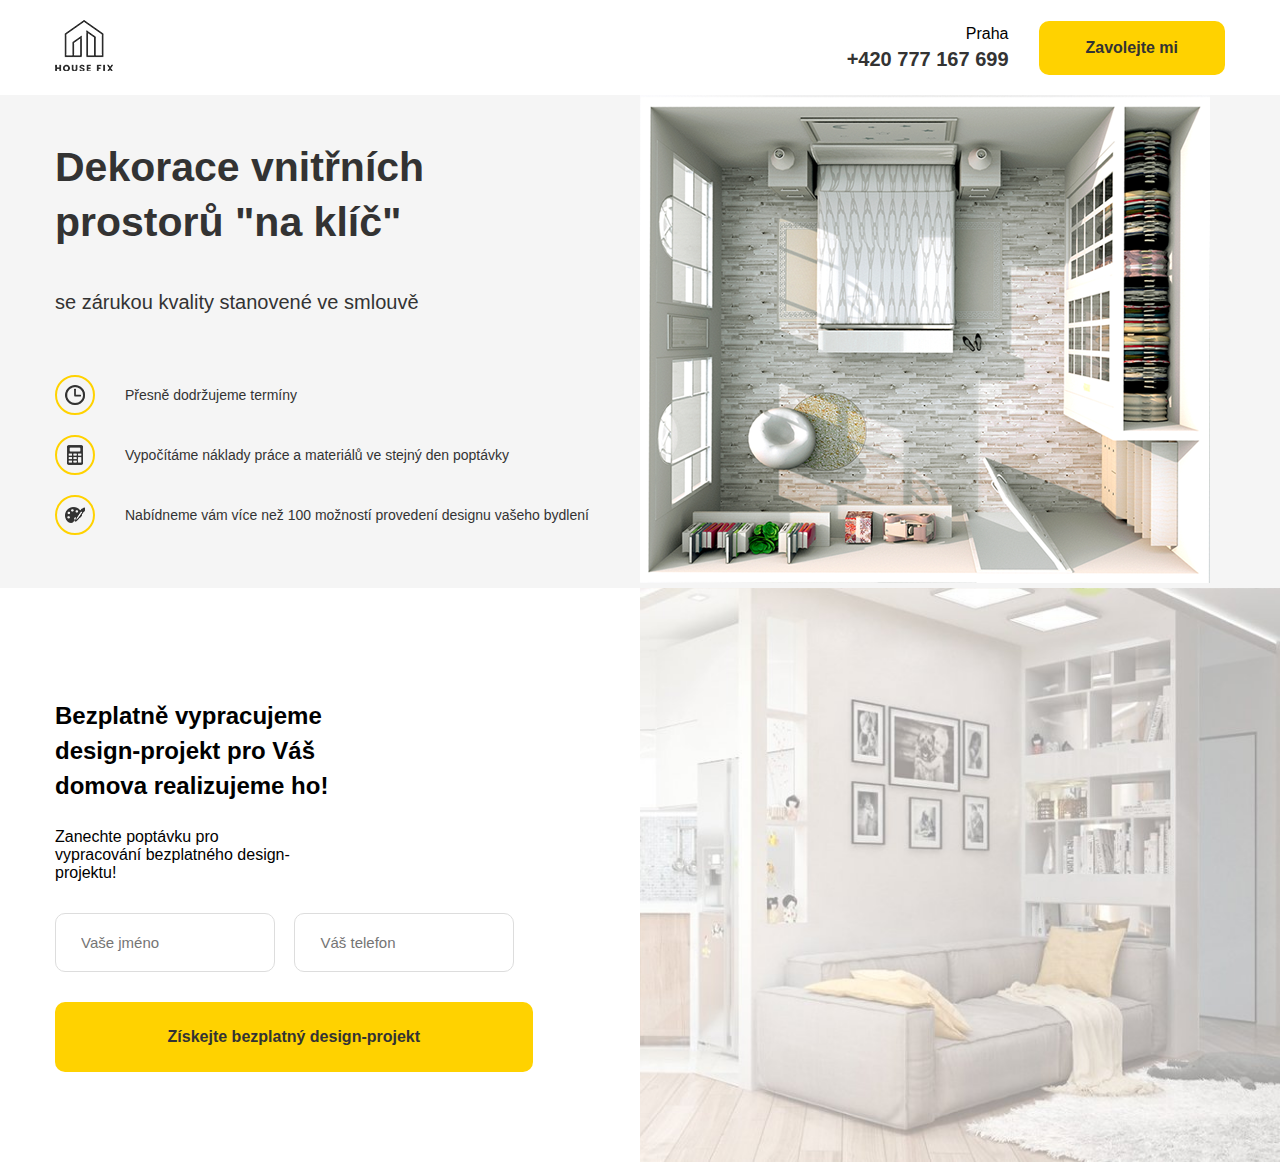
==== src/index.html @ a7c1a4a3 "kodovani sekce s nabitkou, mobolni verze" ====
<!DOCTYPE html>
<html lang="cz">
<head>
    <meta charset="UTF-8">
    <meta http-equiv="X-UA-Compatible" content="IE=edge">
    <meta name="viewport" content="width=device-width, initial-scale=1.0">
    <title>House fix</title>
    <link rel="stylesheet" href="/src/css/normalize.css">
    <link rel="stylesheet" href="/src/css/style.css">
</head>
<body>
  <header class="header">
    <div class="container">
        <div class="header-block">
            <div class="header__logo">
                <img src="/src/img/logo.png" alt="Logo">
            </div>
            <div class="header__info">
                <div class="header__contacts">
                <span class="heder__address">Praha</span>
                <a href="tel:+420777167699" class="header__phone">+420 777 167 699</a>
                </div>
                <button class="button header__button">Zavolejte mi</button>
            </div>
        </div>
    </div>
  </header>

  <main>
    <section class="main">
        <div class="container">
            <div class="main-block">
                <div class="main-text">
                 <h1 class="main-text__title">Dekorace vnitřních
                    prostorů "na klíč"</h1>  
                    <span class="main-text__subtitle">se zárukou kvality stanovené ve smlouvě</span> 
                    <ul class="main-list">
                        <li class="main-list__item">
                            <div class="main-list__image">
                                <img src="/src/img/clock.png" alt="hodinky">
                            </div>
                            <span class="main-list__text">Přesně dodržujeme termíny</span>
                        </li>
                        <li class="main-list__item">
                            <div class="main-list__image">
                                <img src="/src/img/calculator.png" alt="kalkilacka">
                            </div>
                            <span class="main-list__text">Vypočítáme náklady práce 
                                a materiálů ve stejný den poptávky</span>
                        </li>
                        <li class="main-list__item">
                            <div class="main-list__image">
                                <img src="/src/img/paint.png" alt="obrazek">
                            </div>
                            <span class="main-list__text">Nabídneme vám více než 100 možností
                                provedení designu vašeho bydlení</span>
                        </li>
                        
                    </ul>

                </div>
                <div class="main-image">
                    <img src="/src/img/main-image.png" alt="rozpolozeni bytu">
                </div>
            </div>
        </div>
    </section>

    <section class="offer">
        <div class="container">
            <div class="offer-block">
                <h2 class="offer-title">Bezplatně vypracujeme design-projekt pro Váš domova realizujeme ho!</h2>
            <span class="offer-subtitle">Zanechte poptávku pro vypracování bezplatného design-projektu!</span>
            <form action="" class="form offer__form">
                <input type="text" class="input offer__input" placeholder="Vaše jméno">
                <input type="tel" class="input offer__input" placeholder="Váš telefon">
                
                
                <button class="button offer__button">Získejte bezplatný design-projekt</button>
        
            </form>
            </div>

        </div>
    </section>

  </main>
</body>
</html>
---- src/css/style.css ----
@charset "UTF-8";
@font-face {
  font-family: 'Museo Sans Light';
  src: url("../fonts/MuseoSansCyrl-300Italic.eot");
  src: url("../fonts/MuseoSansCyrl-300.eot?#iefix") format("embedded-opentype"), url("../fonts/MuseoSansCyrl-300.woff") format("woff"), url("../fonts/MuseoSansCyrl-300.ttf") format("truetype");
  font-weight: normal;
  font-style: normal;
}

@font-face {
  font-family: 'Museo Sans Bold Italic';
  src: url("../fonts/MuseoSansCyrl-700Italic.eot");
  src: url("../fonts/MuseoSansCyrl-700Italic.eot?#iefix") format("embedded-opentype"), url("../fonts/MuseoSansCyrl-700Italic.woff") format("woff"), url("../fonts/MuseoSansCyrl-700Italic.ttf") format("truetype");
  font-weight: normal;
  font-style: normal;
}

/* line 4, ../../../../../../Tetiana Kotolup/OneDrive/Рабочий стол/house fix/src/sass/style.sass */
* {
  box-sizing: border-box;
}

/* line 7, ../../../../../../Tetiana Kotolup/OneDrive/Рабочий стол/house fix/src/sass/style.sass */
body {
  font-family: 'Museo Sans Light', sans-serif;
  font-weight: 300;
}

/* line 10, ../../../../../../Tetiana Kotolup/OneDrive/Рабочий стол/house fix/src/sass/style.sass */
img {
  max-width: 100%;
}

/* line 13, ../../../../../../Tetiana Kotolup/OneDrive/Рабочий стол/house fix/src/sass/style.sass */
.container {
  max-width: 1170px;
  width: 96%;
  margin: auto;
}

@media (max-width: 640px) {
  /* line 13, ../../../../../../Tetiana Kotolup/OneDrive/Рабочий стол/house fix/src/sass/style.sass */
  .container {
    width: 90%;
  }
}

/* line 20, ../../../../../../Tetiana Kotolup/OneDrive/Рабочий стол/house fix/src/sass/style.sass */
.button {
  background-color: #ffd200;
  color: #333;
  border: none;
  font-family: 'Museo Sans Bold Italic', sans-serif;
  font-weight: 700;
  cursor: pointer;
  padding: 18px 47px;
  border-radius: 10px;
}

/* line 28, ../../../../../../Tetiana Kotolup/OneDrive/Рабочий стол/house fix/src/sass/style.sass */
.button:hover {
  background-color: #ffdb33;
}

/* line 31, ../../../../../../Tetiana Kotolup/OneDrive/Рабочий стол/house fix/src/sass/style.sass */
.input {
  border: 1px solid #dddddd;
  border-radius: 10px;
  padding: 20px 25px;
  font-size: 15px;
}

/* line 37, ../../../../../../Tetiana Kotolup/OneDrive/Рабочий стол/house fix/src/sass/style.sass */
.header {
  padding: 20px 0;
}

/* line 39, ../../../../../../Tetiana Kotolup/OneDrive/Рабочий стол/house fix/src/sass/style.sass */
.header-block {
  display: flex;
  justify-content: space-between;
  align-items: center;
}

/* line 43, ../../../../../../Tetiana Kotolup/OneDrive/Рабочий стол/house fix/src/sass/style.sass */
.header__info {
  display: flex;
  text-align: right;
}

/* line 46, ../../../../../../Tetiana Kotolup/OneDrive/Рабочий стол/house fix/src/sass/style.sass */
.header__contacts {
  display: flex;
  flex-direction: column;
  justify-content: center;
}

@media (max-width: 640px) {
  /* line 46, ../../../../../../Tetiana Kotolup/OneDrive/Рабочий стол/house fix/src/sass/style.sass */
  .header__contacts {
    display: none;
  }
}

/* line 53, ../../../../../../Tetiana Kotolup/OneDrive/Рабочий стол/house fix/src/sass/style.sass */
.header__address {
  color: #333;
  font-size: 13px;
  font-weight: 400;
}

/* line 57, ../../../../../../Tetiana Kotolup/OneDrive/Рабочий стол/house fix/src/sass/style.sass */
.header__phone {
  color: #333;
  font-size: 20px;
  font-weight: 400;
  text-decoration: none;
  display: block;
  margin-top: 5px;
  font-family: 'Museo Sans Bold Italic', sans-serif;
  font-weight: 700;
}

/* line 65, ../../../../../../Tetiana Kotolup/OneDrive/Рабочий стол/house fix/src/sass/style.sass */
.header__button {
  padding: 18px 47px;
  border-radius: 10px;
  margin-left: 30px;
  font-size: 13 px;
}

/* line 71, ../../../../../../Tetiana Kotolup/OneDrive/Рабочий стол/house fix/src/sass/style.sass */
.main {
  background-color: #f5f5f5;
}

/* line 73, ../../../../../../Tetiana Kotolup/OneDrive/Рабочий стол/house fix/src/sass/style.sass */
.main-block {
  display: flex;
  padding: 40px 0 15 px 0;
}

@media (max-width: 1200px) {
  /* line 73, ../../../../../../Tetiana Kotolup/OneDrive/Рабочий стол/house fix/src/sass/style.sass */
  .main-block {
    flex-direction: column;
  }
}

/* line 78, ../../../../../../Tetiana Kotolup/OneDrive/Рабочий стол/house fix/src/sass/style.sass */
.main-text {
  flex-basis: 50%;
}

@media (max-width: 1200px) {
  /* line 78, ../../../../../../Tetiana Kotolup/OneDrive/Рабочий стол/house fix/src/sass/style.sass */
  .main-text {
    margin-bottom: 30px;
  }
}

/* line 82, ../../../../../../Tetiana Kotolup/OneDrive/Рабочий стол/house fix/src/sass/style.sass */
.main-text__title {
  font-size: 41px;
  color: #333;
  padding-right: 200px;
  line-height: 55px;
  font-family: 'Museo Sans Bold Italic', sans-serif;
  font-weight: 700;
  margin: 45px 0 20px 0;
}

@media (max-width: 1200px) {
  /* line 82, ../../../../../../Tetiana Kotolup/OneDrive/Рабочий стол/house fix/src/sass/style.sass */
  .main-text__title {
    padding-right: 10px;
  }
}

@media (max-width: 640px) {
  /* line 82, ../../../../../../Tetiana Kotolup/OneDrive/Рабочий стол/house fix/src/sass/style.sass */
  .main-text__title {
    font-size: 30px;
    line-height: 1.4;
  }
}

/* line 94, ../../../../../../Tetiana Kotolup/OneDrive/Рабочий стол/house fix/src/sass/style.sass */
.main-text__subtitle {
  font-size: 20px;
  line-height: 65px;
  color: #333;
}

@media (max-width: 640px) {
  /* line 94, ../../../../../../Tetiana Kotolup/OneDrive/Рабочий стол/house fix/src/sass/style.sass */
  .main-text__subtitle {
    font-size: 16px;
    line-height: 1.4;
  }
}

/* line 101, ../../../../../../Tetiana Kotolup/OneDrive/Рабочий стол/house fix/src/sass/style.sass */
.main-image {
  margin-right: -55px;
}

@media (max-width: 1200px) {
  /* line 101, ../../../../../../Tetiana Kotolup/OneDrive/Рабочий стол/house fix/src/sass/style.sass */
  .main-image {
    width: 100%;
  }
}

/* line 105, ../../../../../../Tetiana Kotolup/OneDrive/Рабочий стол/house fix/src/sass/style.sass */
.main-list {
  margin: 40px 0 0;
  padding: 0 0 0 0;
}

@media (max-width: 640px) {
  /* line 105, ../../../../../../Tetiana Kotolup/OneDrive/Рабочий стол/house fix/src/sass/style.sass */
  .main-list {
    margin: 30px 0 0;
  }
}

/* line 110, ../../../../../../Tetiana Kotolup/OneDrive/Рабочий стол/house fix/src/sass/style.sass */
.main-list__item {
  display: flex;
  align-items: center;
  margin-bottom: 20px;
}

/* line 114, ../../../../../../Tetiana Kotolup/OneDrive/Рабочий стол/house fix/src/sass/style.sass */
.main-list__item:last-child {
  margin-bottom: 0;
}

@media (max-width: 640px) {
  /* line 110, ../../../../../../Tetiana Kotolup/OneDrive/Рабочий стол/house fix/src/sass/style.sass */
  .main-list__item {
    margin-bottom: 15px;
  }
}

/* line 118, ../../../../../../Tetiana Kotolup/OneDrive/Рабочий стол/house fix/src/sass/style.sass */
.main-list__image {
  width: 40px;
  height: 40px;
  border: 2px solid #ffd200;
  border-radius: 50px;
  display: flex;
  justify-content: center;
  align-items: center;
  margin-right: 30px;
}

/* line 127, ../../../../../../Tetiana Kotolup/OneDrive/Рабочий стол/house fix/src/sass/style.sass */
.main-list__text {
  line-height: 24px;
  font-size: 14px;
  color: #333;
}

@media (max-width: 640px) {
  /* line 127, ../../../../../../Tetiana Kotolup/OneDrive/Рабочий стол/house fix/src/sass/style.sass */
  .main-list__text {
    font-size: 12px;
    max-width: 250px;
  }
}

/* line 136, ../../../../../../Tetiana Kotolup/OneDrive/Рабочий стол/house fix/src/sass/style.sass */
.offer {
  padding: 90px 0;
  background-image: url("../img/offer-bg.jpg");
  background-position: center right;
  background-size: contain;
  position: relative;
}

@media (max-width: 1200px) {
  /* line 136, ../../../../../../Tetiana Kotolup/OneDrive/Рабочий стол/house fix/src/sass/style.sass */
  .offer {
    background-size: cover;
  }
}

@media (max-width: 768px) {
  /* line 136, ../../../../../../Tetiana Kotolup/OneDrive/Рабочий стол/house fix/src/sass/style.sass */
  .offer {
    background: #fff;
  }
}

/* line 146, ../../../../../../Tetiana Kotolup/OneDrive/Рабочий стол/house fix/src/sass/style.sass */
.offer:before {
  content: "";
  width: 50%;
  height: 100%;
  position: absolute;
  background-color: #fff;
  top: 0;
  left: 0;
}

/* line 154, ../../../../../../Tetiana Kotolup/OneDrive/Рабочий стол/house fix/src/sass/style.sass */
.offer-block {
  width: 50%;
  padding-right: 90px;
  position: relative;
}

@media (max-width: 768px) {
  /* line 154, ../../../../../../Tetiana Kotolup/OneDrive/Рабочий стол/house fix/src/sass/style.sass */
  .offer-block {
    width: 100%;
    padding-right: 0;
  }
}

/* line 161, ../../../../../../Tetiana Kotolup/OneDrive/Рабочий стол/house fix/src/sass/style.sass */
.offer-title {
  font-size: 24px;
  line-height: 35px;
  max-width: 350px;
  margin-bottom: 25px;
  font-family: 'Museo Sans Bold Italic', sans-serif;
  font-weight: 700;
}

/* line 167, ../../../../../../Tetiana Kotolup/OneDrive/Рабочий стол/house fix/src/sass/style.sass */
.offer-subtitle {
  display: inline-block;
  max-width: 240px;
  font-size: 16px;
  margin-bottom: 30px;
}

/* line 172, ../../../../../../Tetiana Kotolup/OneDrive/Рабочий стол/house fix/src/sass/style.sass */
.offer__input {
  margin-right: 15px;
  margin-bottom: 30px;
  width: 220px;
}

@media (max-width: 1200px) {
  /* line 172, ../../../../../../Tetiana Kotolup/OneDrive/Рабочий стол/house fix/src/sass/style.sass */
  .offer__input {
    width: 100%;
    margin-bottom: 15px;
  }
}

/* line 179, ../../../../../../Tetiana Kotolup/OneDrive/Рабочий стол/house fix/src/sass/style.sass */
.offer__input:first-child {
  margin-right: 15px;
}

/* line 181, ../../../../../../Tetiana Kotolup/OneDrive/Рабочий стол/house fix/src/sass/style.sass */
.offer__button {
  width: 96.5%;
  min-height: 70px;
}

@media (max-width: 1200px) {
  /* line 181, ../../../../../../Tetiana Kotolup/OneDrive/Рабочий стол/house fix/src/sass/style.sass */
  .offer__button {
    font-size: 13px;
  }
}

@media (max-width: 768px) {
  /* line 181, ../../../../../../Tetiana Kotolup/OneDrive/Рабочий стол/house fix/src/sass/style.sass */
  .offer__button {
    font-size: 16px;
  }
}

/*# sourceMappingURL=style.css.map */
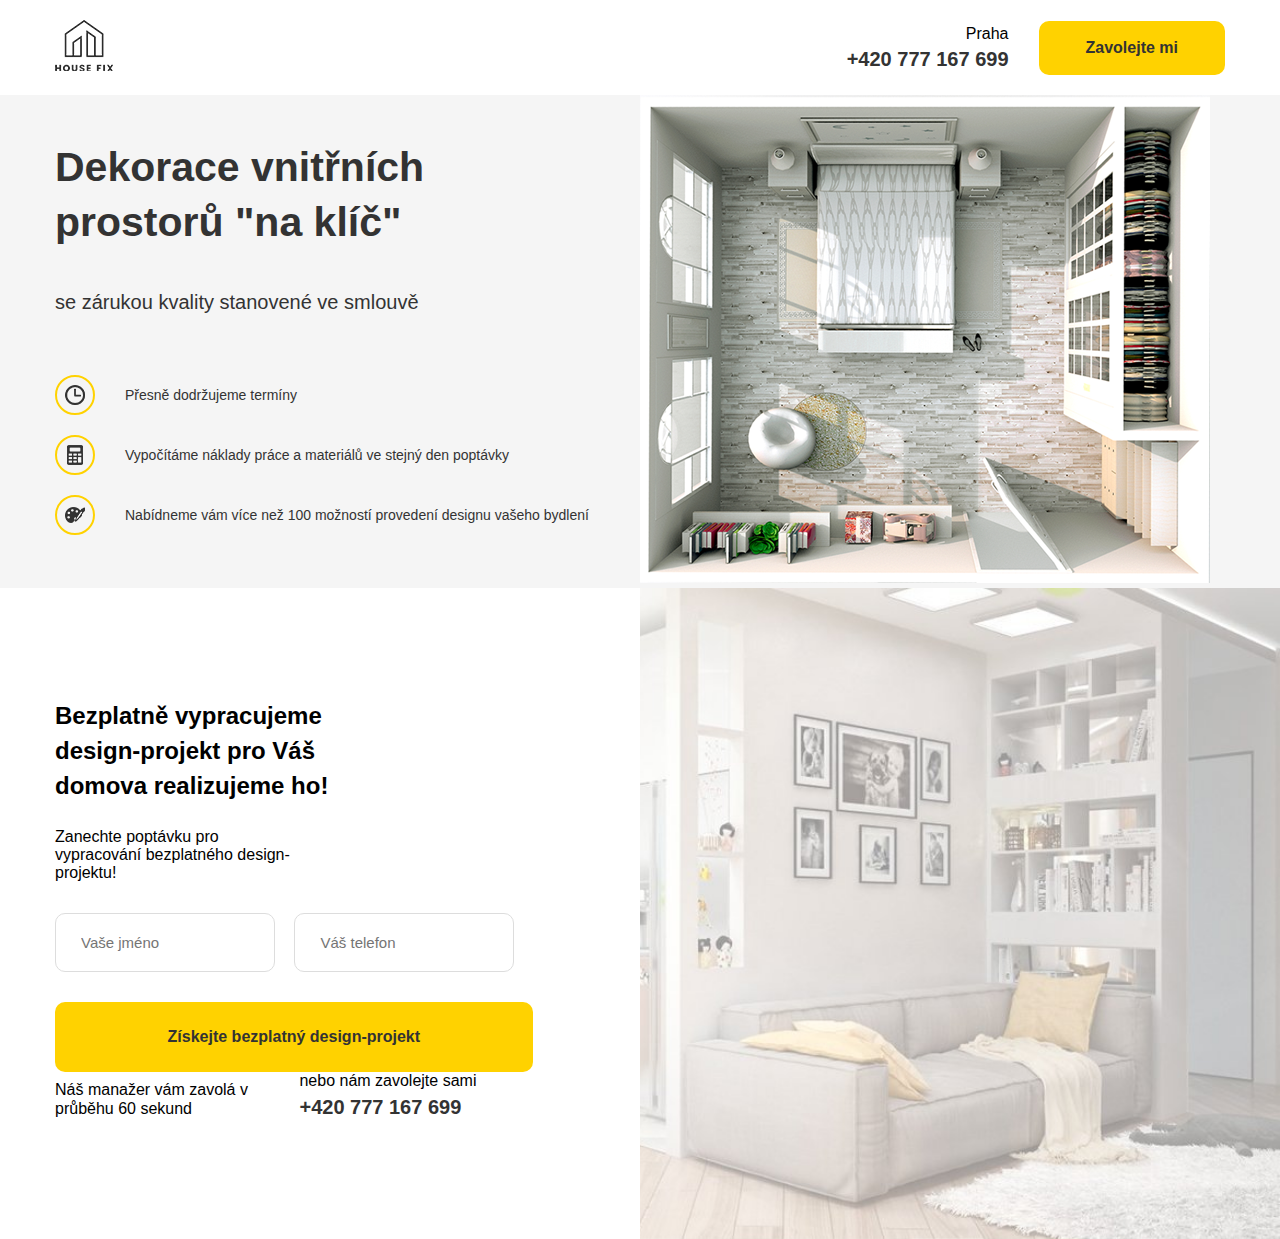
==== commit bb72f345: "domaci okol" ====
--- a/src/index.html
+++ b/src/index.html
@@ -77,7 +77,15 @@
                 
                 
                 <button class="button offer__button">Získejte bezplatný design-projekt</button>
-        
+
+                <div class="domaci_ukol">
+                    <span class="offer-subtitle">Náš manažer vám zavolá v průběhu 60 sekund</span>
+                    <span class="offer-subtitle">nebo nám zavolejte sami
+                        <a href="tel:+420777167699" class="header__phone">+420 777 167 699</a>
+                    </span>
+                    
+                </div>
+
             </form>
             </div>
 
--- a/src/css/style.css
+++ b/src/css/style.css
@@ -378,4 +378,20 @@
   }
 }
 
+/* line 188, ../../../../../../Tetiana Kotolup/OneDrive/Рабочий стол/house fix/src/sass/style.sass */
+.offer__domaci_ukol_1 {
+  font-size: 15px;
+  line-height: 24px;
+  font-weight: 300;
+  color: #333333;
+}
+
+/* line 193, ../../../../../../Tetiana Kotolup/OneDrive/Рабочий стол/house fix/src/sass/style.sass */
+.offer__domaci_ukol_1 {
+  font-size: 15px;
+  line-height: 24px;
+  font-weight: 300;
+  color: #333333;
+}
+
 /*# sourceMappingURL=style.css.map */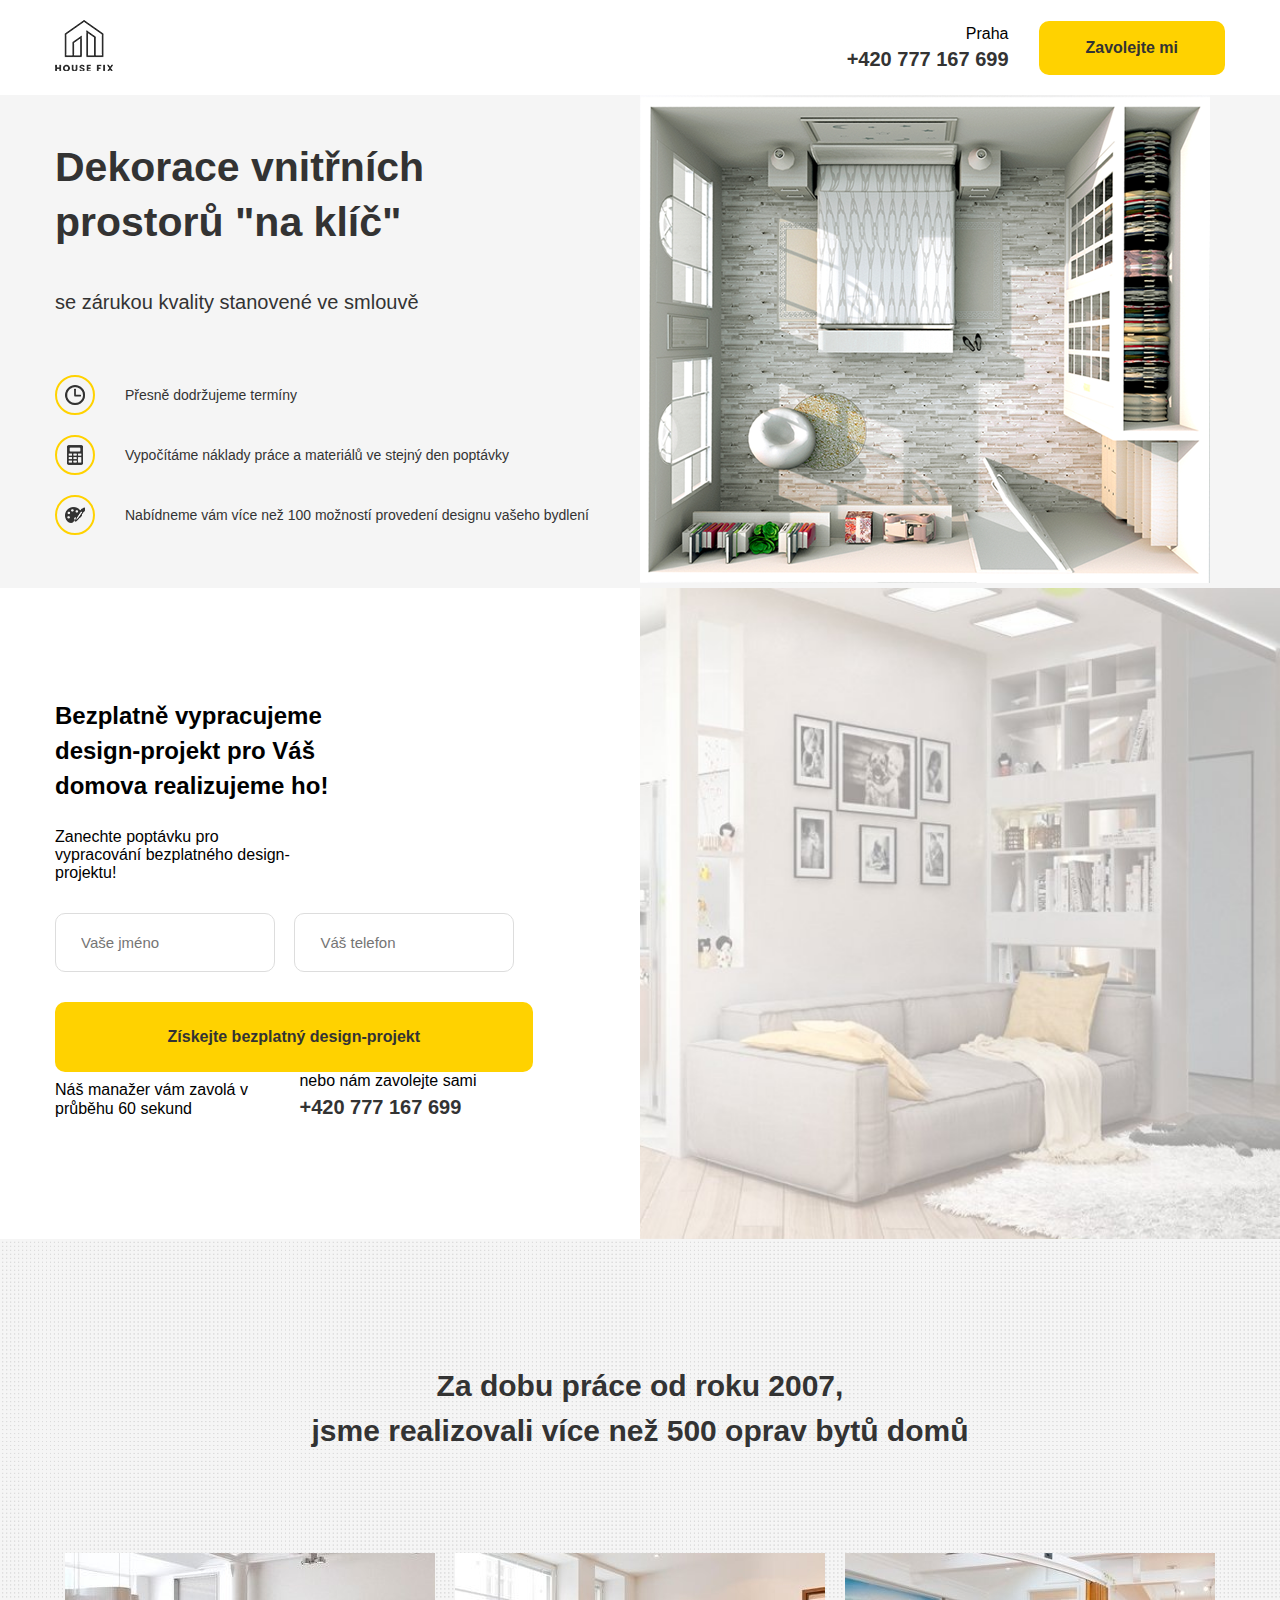
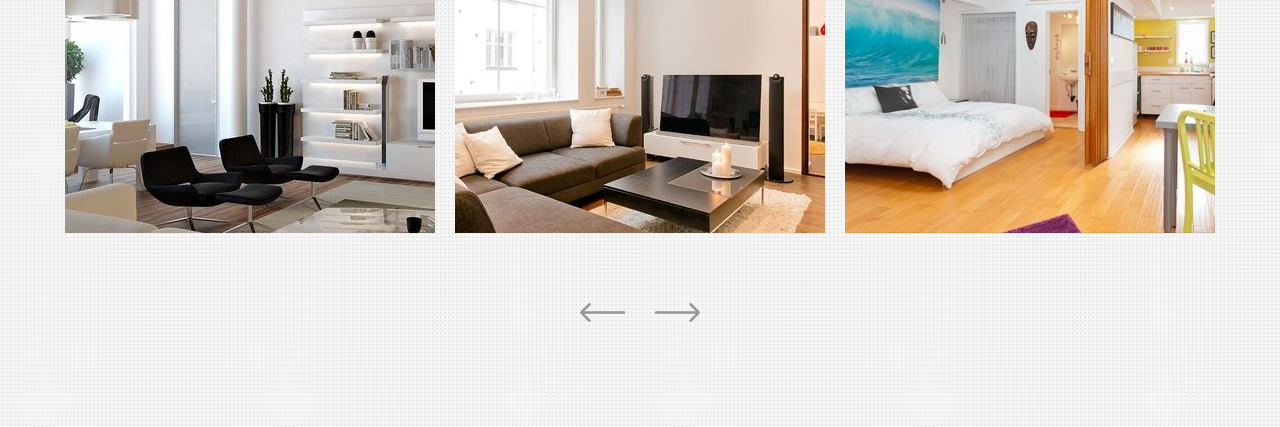
==== commit 8826b5d8: "slider то что я плохо поняла" ====
--- a/src/index.html
+++ b/src/index.html
@@ -6,6 +6,7 @@
     <meta name="viewport" content="width=device-width, initial-scale=1.0">
     <title>House fix</title>
     <link rel="stylesheet" href="/src/css/normalize.css">
+    <link rel="stylesheet" href="/src/css/slick.css">
     <link rel="stylesheet" href="/src/css/style.css">
 </head>
 <body>
@@ -20,7 +21,7 @@
                 <span class="heder__address">Praha</span>
                 <a href="tel:+420777167699" class="header__phone">+420 777 167 699</a>
                 </div>
-                <button class="button header__button">Zavolejte mi</button>
+                <button class="button header__button" id="button">Zavolejte mi</button>
             </div>
         </div>
     </div>
@@ -92,6 +93,41 @@
         </div>
     </section>
 
+    <section class="portfolio">
+        <div class="container">
+            <h2 class="section-title portfolio__title">Za dobu práce od roku 2007, <br> jsme realizovali více než 500 oprav bytů domů</h2>
+
+            <div class="slider">
+                <div class="slider__item"><img class="slider__image" src="/src/img/portfolio1.jpg" alt="Obrazek1"></div>
+                <div class="slider__item"><img class="slider__image" src="/src/img/portfolio2.jpg" alt="Obrazek2"></div>
+                <div class="slider__item"><img class="slider__image" src="/src/img/portfolio3.jpg" alt="Obrazek3"></div>
+                <div class="slider__item"><img class="slider__image" src="/src/img/portfolio1.jpg" alt="Obrazek1"></div>
+                <div class="slider__item"><img class="slider__image" src="/src/img/portfolio2.jpg" alt="Obrazek2"></div>
+                <div class="slider__item"><img class="slider__image" src="/src/img/portfolio3.jpg" alt="Obrazek3"></div>
+            </div>
+
+            <div class="arrows portfolio__arrows">
+                <div class="arrows__left">
+                    <img src="/src/img/left_arrow.png" alt="">
+                </div>
+                <div class="arrows__rigth">
+                    <img src="/src/img/rigth_arrow.png" alt="">
+                </div>
+            </div>
+
+        </div>
+    </section>
+
   </main>
+  <div class="modal" id="modal">
+    <div class="modal-dialog">
+        <button class="modal-dialog__close" id="close">&times;</button>
+        <h4 class="modal-dialog__title">Moddální okno</h4> 
+    </div>
+  </div>
+  <script src="https://code.jquery.com/jquery-3.6.0.min.js"></script>
+  <script src="/src/js/slick.min.js"></script>
+  <script src="/src/js/main.js"></script>
+
 </body>
 </html> --- a/src/css/style.css
+++ b/src/css/style.css
@@ -71,24 +71,33 @@
 }
 
 /* line 37, ../../../../../../Tetiana Kotolup/OneDrive/Рабочий стол/house fix/src/sass/style.sass */
+.section-title {
+  font-size: 30px;
+  font-family: 'Museo Sans Bold Italic', sans-serif;
+  font-weight: 700;
+  text-align: center;
+  line-height: 45px;
+}
+
+/* line 43, ../../../../../../Tetiana Kotolup/OneDrive/Рабочий стол/house fix/src/sass/style.sass */
 .header {
   padding: 20px 0;
 }
 
-/* line 39, ../../../../../../Tetiana Kotolup/OneDrive/Рабочий стол/house fix/src/sass/style.sass */
+/* line 45, ../../../../../../Tetiana Kotolup/OneDrive/Рабочий стол/house fix/src/sass/style.sass */
 .header-block {
   display: flex;
   justify-content: space-between;
   align-items: center;
 }
 
-/* line 43, ../../../../../../Tetiana Kotolup/OneDrive/Рабочий стол/house fix/src/sass/style.sass */
+/* line 49, ../../../../../../Tetiana Kotolup/OneDrive/Рабочий стол/house fix/src/sass/style.sass */
 .header__info {
   display: flex;
   text-align: right;
 }
 
-/* line 46, ../../../../../../Tetiana Kotolup/OneDrive/Рабочий стол/house fix/src/sass/style.sass */
+/* line 52, ../../../../../../Tetiana Kotolup/OneDrive/Рабочий стол/house fix/src/sass/style.sass */
 .header__contacts {
   display: flex;
   flex-direction: column;
@@ -96,20 +105,20 @@
 }
 
 @media (max-width: 640px) {
-  /* line 46, ../../../../../../Tetiana Kotolup/OneDrive/Рабочий стол/house fix/src/sass/style.sass */
+  /* line 52, ../../../../../../Tetiana Kotolup/OneDrive/Рабочий стол/house fix/src/sass/style.sass */
   .header__contacts {
     display: none;
   }
 }
 
-/* line 53, ../../../../../../Tetiana Kotolup/OneDrive/Рабочий стол/house fix/src/sass/style.sass */
+/* line 59, ../../../../../../Tetiana Kotolup/OneDrive/Рабочий стол/house fix/src/sass/style.sass */
 .header__address {
   color: #333;
   font-size: 13px;
   font-weight: 400;
 }
 
-/* line 57, ../../../../../../Tetiana Kotolup/OneDrive/Рабочий стол/house fix/src/sass/style.sass */
+/* line 63, ../../../../../../Tetiana Kotolup/OneDrive/Рабочий стол/house fix/src/sass/style.sass */
 .header__phone {
   color: #333;
   font-size: 20px;
@@ -121,7 +130,7 @@
   font-weight: 700;
 }
 
-/* line 65, ../../../../../../Tetiana Kotolup/OneDrive/Рабочий стол/house fix/src/sass/style.sass */
+/* line 71, ../../../../../../Tetiana Kotolup/OneDrive/Рабочий стол/house fix/src/sass/style.sass */
 .header__button {
   padding: 18px 47px;
   border-radius: 10px;
@@ -129,37 +138,37 @@
   font-size: 13 px;
 }
 
-/* line 71, ../../../../../../Tetiana Kotolup/OneDrive/Рабочий стол/house fix/src/sass/style.sass */
+/* line 77, ../../../../../../Tetiana Kotolup/OneDrive/Рабочий стол/house fix/src/sass/style.sass */
 .main {
   background-color: #f5f5f5;
 }
 
-/* line 73, ../../../../../../Tetiana Kotolup/OneDrive/Рабочий стол/house fix/src/sass/style.sass */
+/* line 79, ../../../../../../Tetiana Kotolup/OneDrive/Рабочий стол/house fix/src/sass/style.sass */
 .main-block {
   display: flex;
   padding: 40px 0 15 px 0;
 }
 
 @media (max-width: 1200px) {
-  /* line 73, ../../../../../../Tetiana Kotolup/OneDrive/Рабочий стол/house fix/src/sass/style.sass */
+  /* line 79, ../../../../../../Tetiana Kotolup/OneDrive/Рабочий стол/house fix/src/sass/style.sass */
   .main-block {
     flex-direction: column;
   }
 }
 
-/* line 78, ../../../../../../Tetiana Kotolup/OneDrive/Рабочий стол/house fix/src/sass/style.sass */
+/* line 84, ../../../../../../Tetiana Kotolup/OneDrive/Рабочий стол/house fix/src/sass/style.sass */
 .main-text {
   flex-basis: 50%;
 }
 
 @media (max-width: 1200px) {
-  /* line 78, ../../../../../../Tetiana Kotolup/OneDrive/Рабочий стол/house fix/src/sass/style.sass */
+  /* line 84, ../../../../../../Tetiana Kotolup/OneDrive/Рабочий стол/house fix/src/sass/style.sass */
   .main-text {
     margin-bottom: 30px;
   }
 }
 
-/* line 82, ../../../../../../Tetiana Kotolup/OneDrive/Рабочий стол/house fix/src/sass/style.sass */
+/* line 88, ../../../../../../Tetiana Kotolup/OneDrive/Рабочий стол/house fix/src/sass/style.sass */
 .main-text__title {
   font-size: 41px;
   color: #333;
@@ -171,21 +180,21 @@
 }
 
 @media (max-width: 1200px) {
-  /* line 82, ../../../../../../Tetiana Kotolup/OneDrive/Рабочий стол/house fix/src/sass/style.sass */
+  /* line 88, ../../../../../../Tetiana Kotolup/OneDrive/Рабочий стол/house fix/src/sass/style.sass */
   .main-text__title {
     padding-right: 10px;
   }
 }
 
 @media (max-width: 640px) {
-  /* line 82, ../../../../../../Tetiana Kotolup/OneDrive/Рабочий стол/house fix/src/sass/style.sass */
+  /* line 88, ../../../../../../Tetiana Kotolup/OneDrive/Рабочий стол/house fix/src/sass/style.sass */
   .main-text__title {
     font-size: 30px;
     line-height: 1.4;
   }
 }
 
-/* line 94, ../../../../../../Tetiana Kotolup/OneDrive/Рабочий стол/house fix/src/sass/style.sass */
+/* line 100, ../../../../../../Tetiana Kotolup/OneDrive/Рабочий стол/house fix/src/sass/style.sass */
 .main-text__subtitle {
   font-size: 20px;
   line-height: 65px;
@@ -193,58 +202,58 @@
 }
 
 @media (max-width: 640px) {
-  /* line 94, ../../../../../../Tetiana Kotolup/OneDrive/Рабочий стол/house fix/src/sass/style.sass */
+  /* line 100, ../../../../../../Tetiana Kotolup/OneDrive/Рабочий стол/house fix/src/sass/style.sass */
   .main-text__subtitle {
     font-size: 16px;
     line-height: 1.4;
   }
 }
 
-/* line 101, ../../../../../../Tetiana Kotolup/OneDrive/Рабочий стол/house fix/src/sass/style.sass */
+/* line 107, ../../../../../../Tetiana Kotolup/OneDrive/Рабочий стол/house fix/src/sass/style.sass */
 .main-image {
   margin-right: -55px;
 }
 
 @media (max-width: 1200px) {
-  /* line 101, ../../../../../../Tetiana Kotolup/OneDrive/Рабочий стол/house fix/src/sass/style.sass */
+  /* line 107, ../../../../../../Tetiana Kotolup/OneDrive/Рабочий стол/house fix/src/sass/style.sass */
   .main-image {
     width: 100%;
   }
 }
 
-/* line 105, ../../../../../../Tetiana Kotolup/OneDrive/Рабочий стол/house fix/src/sass/style.sass */
+/* line 111, ../../../../../../Tetiana Kotolup/OneDrive/Рабочий стол/house fix/src/sass/style.sass */
 .main-list {
   margin: 40px 0 0;
   padding: 0 0 0 0;
 }
 
 @media (max-width: 640px) {
-  /* line 105, ../../../../../../Tetiana Kotolup/OneDrive/Рабочий стол/house fix/src/sass/style.sass */
+  /* line 111, ../../../../../../Tetiana Kotolup/OneDrive/Рабочий стол/house fix/src/sass/style.sass */
   .main-list {
     margin: 30px 0 0;
   }
 }
 
-/* line 110, ../../../../../../Tetiana Kotolup/OneDrive/Рабочий стол/house fix/src/sass/style.sass */
+/* line 116, ../../../../../../Tetiana Kotolup/OneDrive/Рабочий стол/house fix/src/sass/style.sass */
 .main-list__item {
   display: flex;
   align-items: center;
   margin-bottom: 20px;
 }
 
-/* line 114, ../../../../../../Tetiana Kotolup/OneDrive/Рабочий стол/house fix/src/sass/style.sass */
+/* line 120, ../../../../../../Tetiana Kotolup/OneDrive/Рабочий стол/house fix/src/sass/style.sass */
 .main-list__item:last-child {
   margin-bottom: 0;
 }
 
 @media (max-width: 640px) {
-  /* line 110, ../../../../../../Tetiana Kotolup/OneDrive/Рабочий стол/house fix/src/sass/style.sass */
+  /* line 116, ../../../../../../Tetiana Kotolup/OneDrive/Рабочий стол/house fix/src/sass/style.sass */
   .main-list__item {
     margin-bottom: 15px;
   }
 }
 
-/* line 118, ../../../../../../Tetiana Kotolup/OneDrive/Рабочий стол/house fix/src/sass/style.sass */
+/* line 124, ../../../../../../Tetiana Kotolup/OneDrive/Рабочий стол/house fix/src/sass/style.sass */
 .main-list__image {
   width: 40px;
   height: 40px;
@@ -256,7 +265,7 @@
   margin-right: 30px;
 }
 
-/* line 127, ../../../../../../Tetiana Kotolup/OneDrive/Рабочий стол/house fix/src/sass/style.sass */
+/* line 133, ../../../../../../Tetiana Kotolup/OneDrive/Рабочий стол/house fix/src/sass/style.sass */
 .main-list__text {
   line-height: 24px;
   font-size: 14px;
@@ -264,14 +273,14 @@
 }
 
 @media (max-width: 640px) {
-  /* line 127, ../../../../../../Tetiana Kotolup/OneDrive/Рабочий стол/house fix/src/sass/style.sass */
+  /* line 133, ../../../../../../Tetiana Kotolup/OneDrive/Рабочий стол/house fix/src/sass/style.sass */
   .main-list__text {
     font-size: 12px;
     max-width: 250px;
   }
 }
 
-/* line 136, ../../../../../../Tetiana Kotolup/OneDrive/Рабочий стол/house fix/src/sass/style.sass */
+/* line 142, ../../../../../../Tetiana Kotolup/OneDrive/Рабочий стол/house fix/src/sass/style.sass */
 .offer {
   padding: 90px 0;
   background-image: url("../img/offer-bg.jpg");
@@ -281,20 +290,20 @@
 }
 
 @media (max-width: 1200px) {
-  /* line 136, ../../../../../../Tetiana Kotolup/OneDrive/Рабочий стол/house fix/src/sass/style.sass */
+  /* line 142, ../../../../../../Tetiana Kotolup/OneDrive/Рабочий стол/house fix/src/sass/style.sass */
   .offer {
     background-size: cover;
   }
 }
 
 @media (max-width: 768px) {
-  /* line 136, ../../../../../../Tetiana Kotolup/OneDrive/Рабочий стол/house fix/src/sass/style.sass */
+  /* line 142, ../../../../../../Tetiana Kotolup/OneDrive/Рабочий стол/house fix/src/sass/style.sass */
   .offer {
     background: #fff;
   }
 }
 
-/* line 146, ../../../../../../Tetiana Kotolup/OneDrive/Рабочий стол/house fix/src/sass/style.sass */
+/* line 152, ../../../../../../Tetiana Kotolup/OneDrive/Рабочий стол/house fix/src/sass/style.sass */
 .offer:before {
   content: "";
   width: 50%;
@@ -305,7 +314,7 @@
   left: 0;
 }
 
-/* line 154, ../../../../../../Tetiana Kotolup/OneDrive/Рабочий стол/house fix/src/sass/style.sass */
+/* line 160, ../../../../../../Tetiana Kotolup/OneDrive/Рабочий стол/house fix/src/sass/style.sass */
 .offer-block {
   width: 50%;
   padding-right: 90px;
@@ -313,14 +322,14 @@
 }
 
 @media (max-width: 768px) {
-  /* line 154, ../../../../../../Tetiana Kotolup/OneDrive/Рабочий стол/house fix/src/sass/style.sass */
+  /* line 160, ../../../../../../Tetiana Kotolup/OneDrive/Рабочий стол/house fix/src/sass/style.sass */
   .offer-block {
     width: 100%;
     padding-right: 0;
   }
 }
 
-/* line 161, ../../../../../../Tetiana Kotolup/OneDrive/Рабочий стол/house fix/src/sass/style.sass */
+/* line 167, ../../../../../../Tetiana Kotolup/OneDrive/Рабочий стол/house fix/src/sass/style.sass */
 .offer-title {
   font-size: 24px;
   line-height: 35px;
@@ -330,7 +339,7 @@
   font-weight: 700;
 }
 
-/* line 167, ../../../../../../Tetiana Kotolup/OneDrive/Рабочий стол/house fix/src/sass/style.sass */
+/* line 173, ../../../../../../Tetiana Kotolup/OneDrive/Рабочий стол/house fix/src/sass/style.sass */
 .offer-subtitle {
   display: inline-block;
   max-width: 240px;
@@ -338,7 +347,7 @@
   margin-bottom: 30px;
 }
 
-/* line 172, ../../../../../../Tetiana Kotolup/OneDrive/Рабочий стол/house fix/src/sass/style.sass */
+/* line 178, ../../../../../../Tetiana Kotolup/OneDrive/Рабочий стол/house fix/src/sass/style.sass */
 .offer__input {
   margin-right: 15px;
   margin-bottom: 30px;
@@ -346,52 +355,101 @@
 }
 
 @media (max-width: 1200px) {
-  /* line 172, ../../../../../../Tetiana Kotolup/OneDrive/Рабочий стол/house fix/src/sass/style.sass */
+  /* line 178, ../../../../../../Tetiana Kotolup/OneDrive/Рабочий стол/house fix/src/sass/style.sass */
   .offer__input {
     width: 100%;
     margin-bottom: 15px;
   }
 }
 
-/* line 179, ../../../../../../Tetiana Kotolup/OneDrive/Рабочий стол/house fix/src/sass/style.sass */
+/* line 185, ../../../../../../Tetiana Kotolup/OneDrive/Рабочий стол/house fix/src/sass/style.sass */
 .offer__input:first-child {
   margin-right: 15px;
 }
 
-/* line 181, ../../../../../../Tetiana Kotolup/OneDrive/Рабочий стол/house fix/src/sass/style.sass */
+/* line 187, ../../../../../../Tetiana Kotolup/OneDrive/Рабочий стол/house fix/src/sass/style.sass */
 .offer__button {
   width: 96.5%;
   min-height: 70px;
 }
 
 @media (max-width: 1200px) {
-  /* line 181, ../../../../../../Tetiana Kotolup/OneDrive/Рабочий стол/house fix/src/sass/style.sass */
+  /* line 187, ../../../../../../Tetiana Kotolup/OneDrive/Рабочий стол/house fix/src/sass/style.sass */
   .offer__button {
     font-size: 13px;
   }
 }
 
 @media (max-width: 768px) {
-  /* line 181, ../../../../../../Tetiana Kotolup/OneDrive/Рабочий стол/house fix/src/sass/style.sass */
+  /* line 187, ../../../../../../Tetiana Kotolup/OneDrive/Рабочий стол/house fix/src/sass/style.sass */
   .offer__button {
     font-size: 16px;
   }
 }
 
-/* line 188, ../../../../../../Tetiana Kotolup/OneDrive/Рабочий стол/house fix/src/sass/style.sass */
-.offer__domaci_ukol_1 {
-  font-size: 15px;
-  line-height: 24px;
-  font-weight: 300;
-  color: #333333;
-}
-
-/* line 193, ../../../../../../Tetiana Kotolup/OneDrive/Рабочий стол/house fix/src/sass/style.sass */
-.offer__domaci_ukol_1 {
-  font-size: 15px;
-  line-height: 24px;
-  font-weight: 300;
-  color: #333333;
+/* line 195, ../../../../../../Tetiana Kotolup/OneDrive/Рабочий стол/house fix/src/sass/style.sass */
+.portfolio {
+  padding: 100px 0;
+  background: #f5f5f5 url("../img/portfolio_bg.png");
+  background-size: 50%;
+}
+
+/* line 200, ../../../../../../Tetiana Kotolup/OneDrive/Рабочий стол/house fix/src/sass/style.sass */
+.portfolio__title {
+  margin-bottom: 100px;
+  color: #333;
+}
+
+/* line 203, ../../../../../../Tetiana Kotolup/OneDrive/Рабочий стол/house fix/src/sass/style.sass */
+.portfolio__arrows {
+  max-width: 120px;
+  display: flex;
+  justify-content: space-between;
+  margin: auto;
+  margin-top: 70px;
+}
+
+/* line 210, ../../../../../../Tetiana Kotolup/OneDrive/Рабочий стол/house fix/src/sass/style.sass */
+.arrows__left, .arrows__rigth {
+  cursor: pointer;
+}
+
+/* line 214, ../../../../../../Tetiana Kotolup/OneDrive/Рабочий стол/house fix/src/sass/style.sass */
+.slider__image {
+  margin: auto;
+}
+
+/* line 217, ../../../../../../Tetiana Kotolup/OneDrive/Рабочий стол/house fix/src/sass/style.sass */
+.modal {
+  position: fixed;
+  left: 0;
+  top: 0;
+  width: 100%;
+  height: 100%;
+  background-color: rgba(0, 0, 0, 0.5);
+  display: none;
+}
+
+/* line 225, ../../../../../../Tetiana Kotolup/OneDrive/Рабочий стол/house fix/src/sass/style.sass */
+.modal_active {
+  display: flex;
+}
+
+/* line 227, ../../../../../../Tetiana Kotolup/OneDrive/Рабочий стол/house fix/src/sass/style.sass */
+.modal-dialog {
+  margin: auto;
+  max-width: 450px;
+  width: 90%;
+  min-height: 200px;
+  background-color: #fff;
+  padding: 40px;
+}
+
+/* line 234, ../../../../../../Tetiana Kotolup/OneDrive/Рабочий стол/house fix/src/sass/style.sass */
+.modal-dialog_close {
+  position: absolute;
+  right: 0;
+  top: 0;
 }
 
 /*# sourceMappingURL=style.css.map */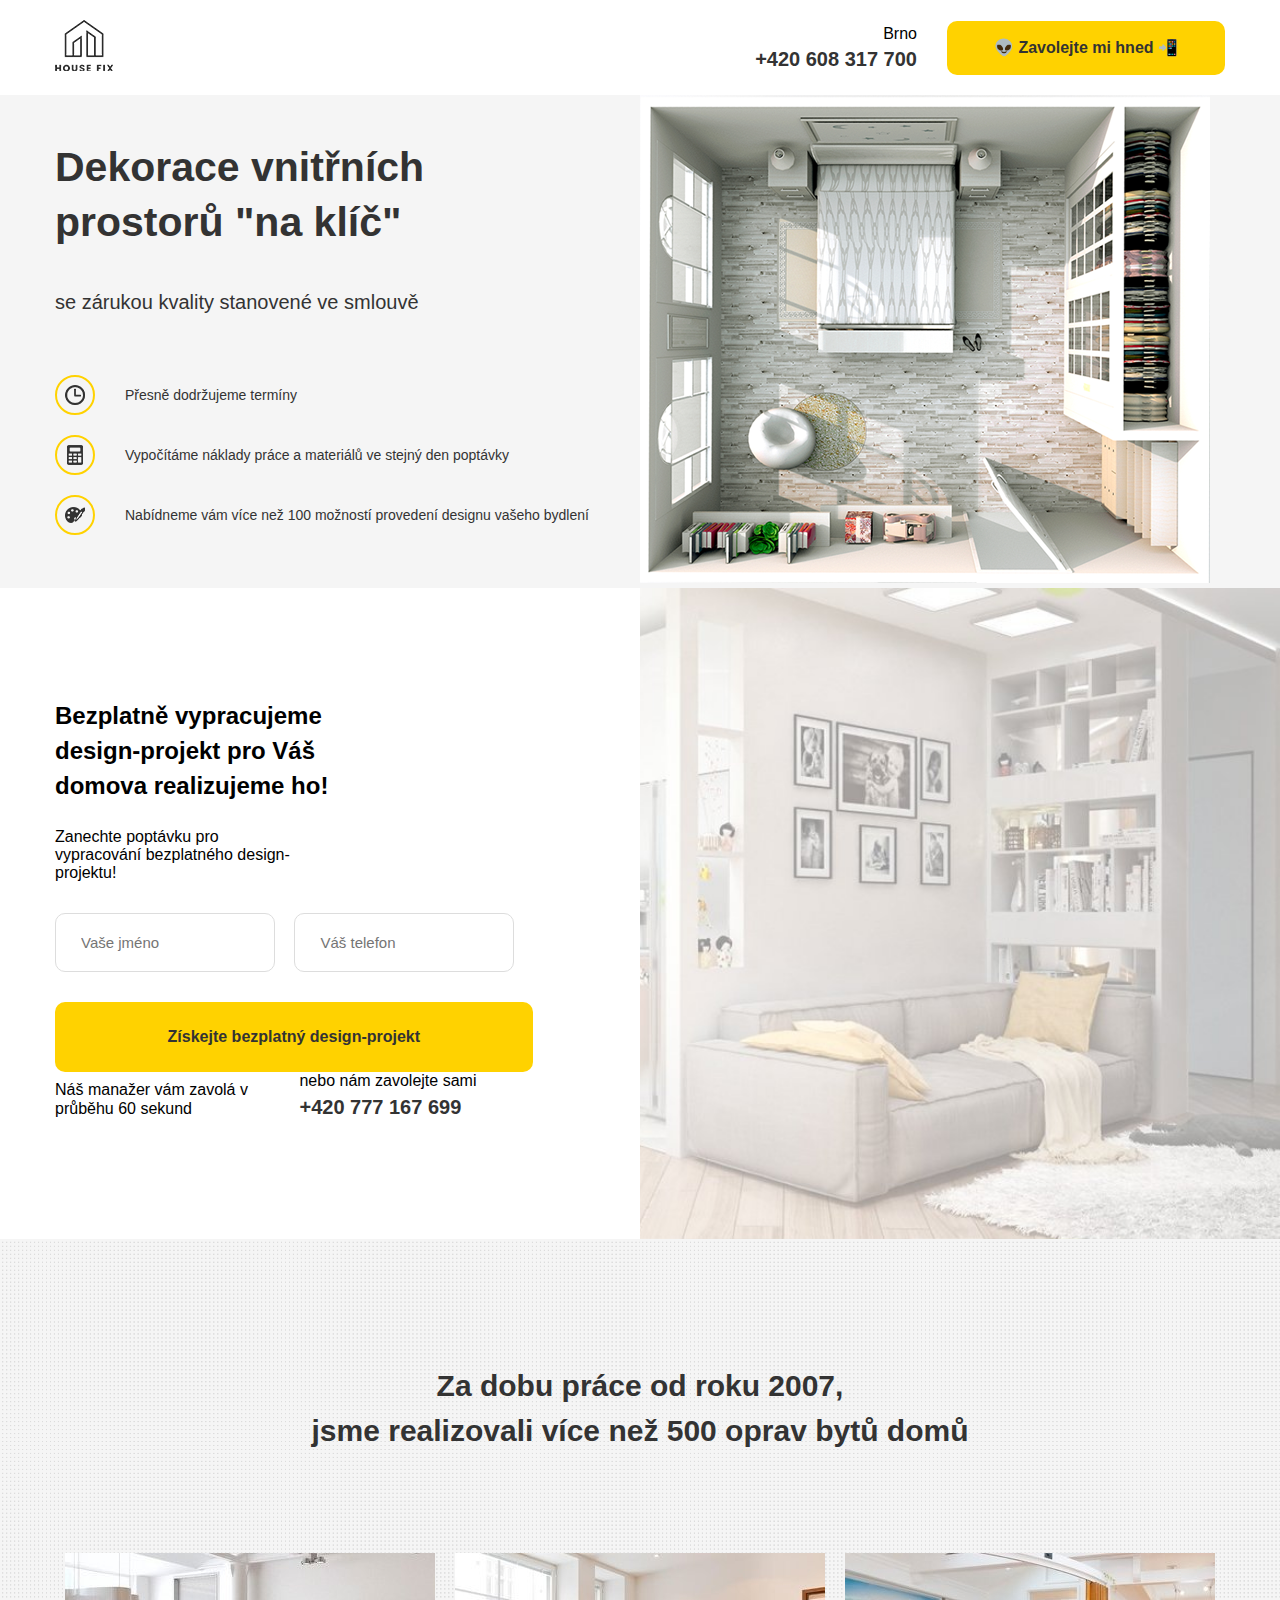
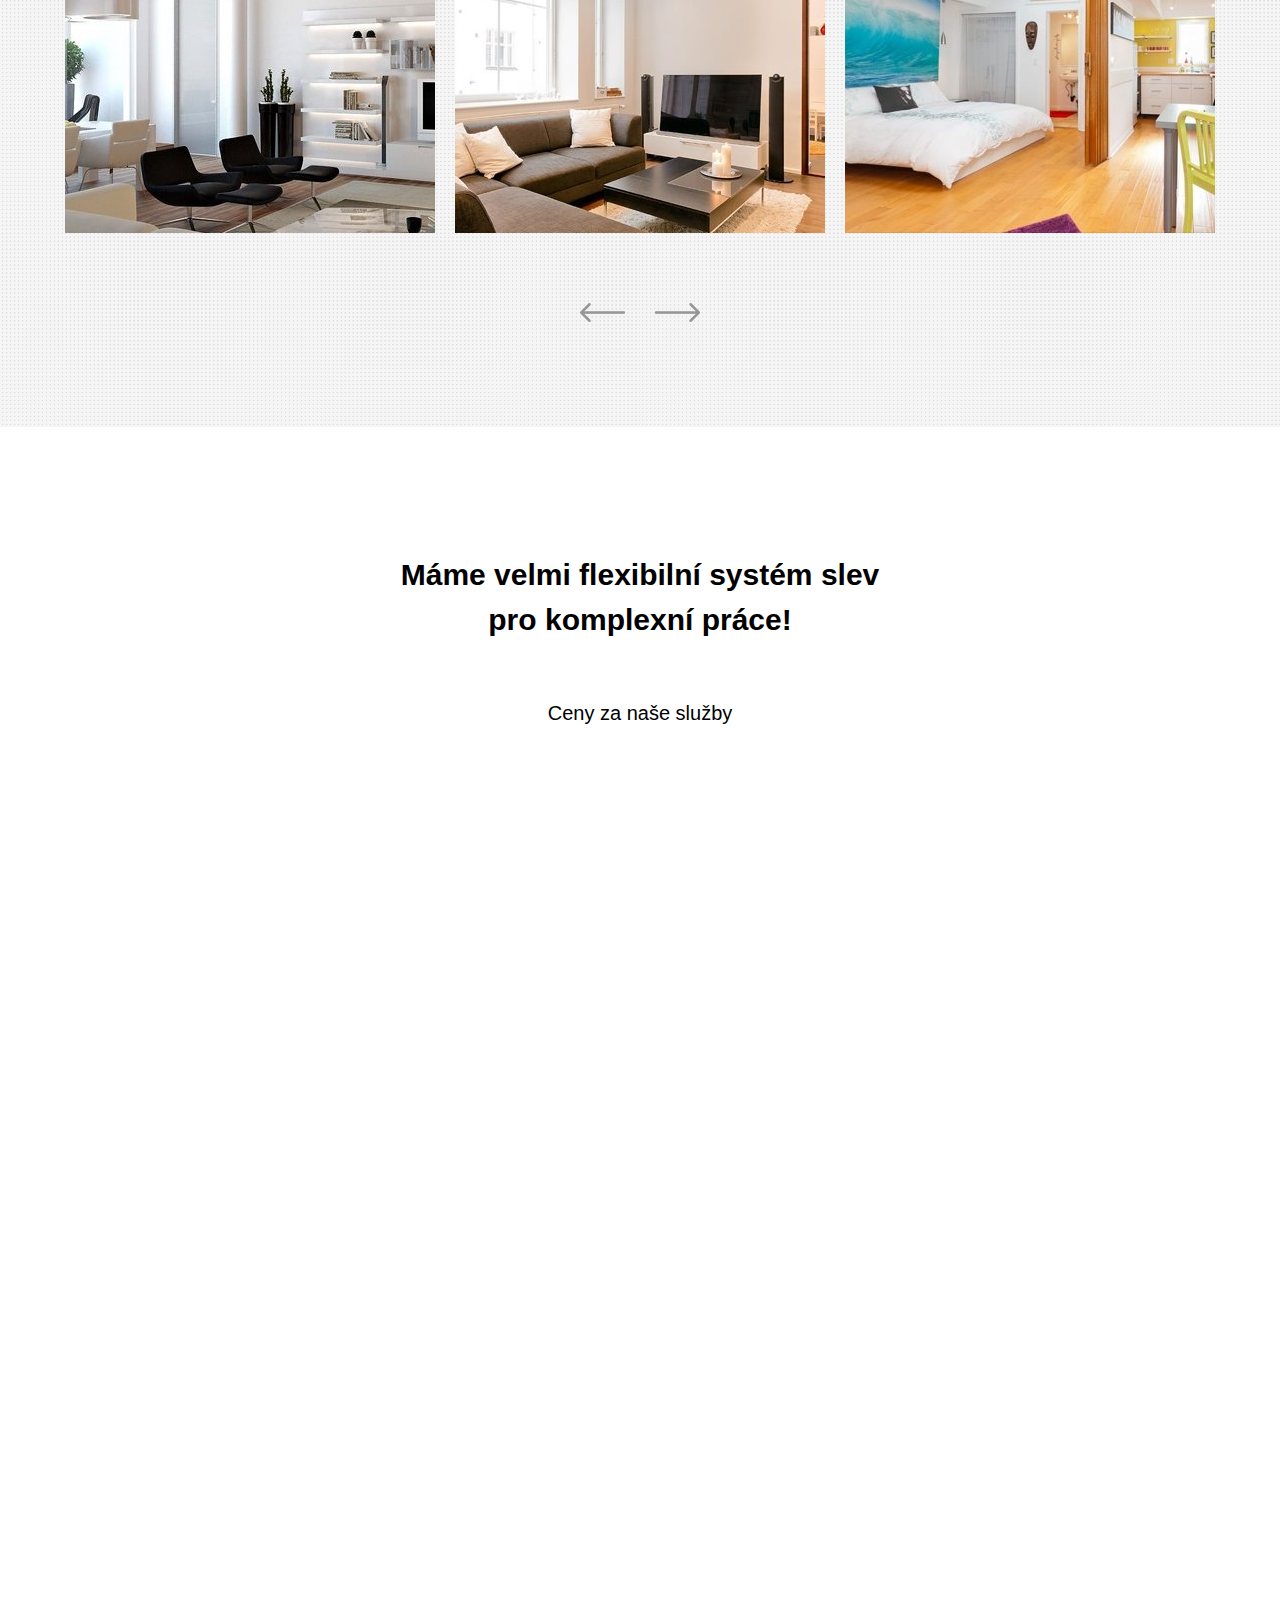
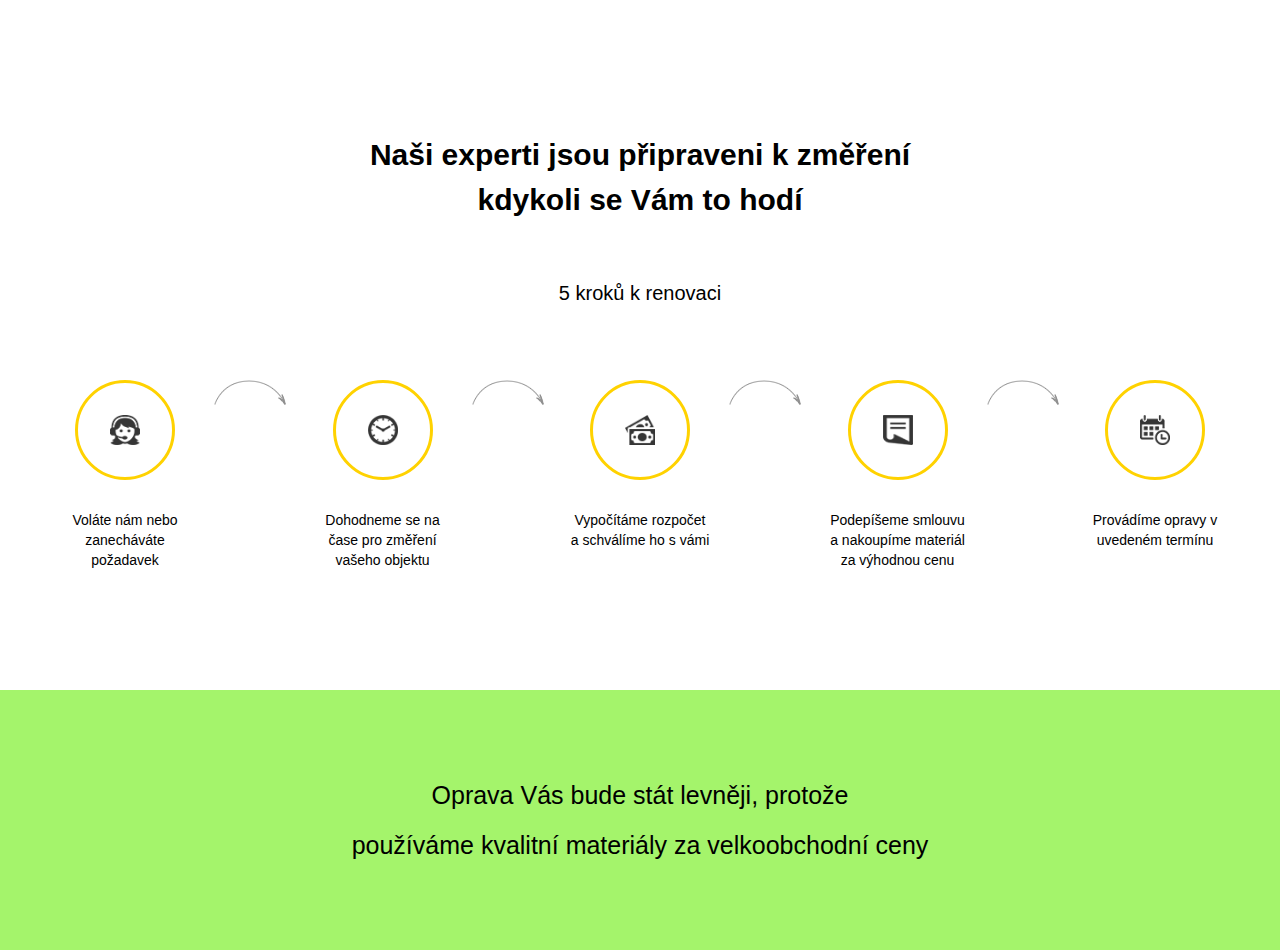
==== commit 1544d305: "ne funguje odkaz na kurz proto stop stop" ====
--- a/src/index.html
+++ b/src/index.html
@@ -7,21 +7,22 @@
     <title>House fix</title>
     <link rel="stylesheet" href="/src/css/normalize.css">
     <link rel="stylesheet" href="/src/css/slick.css">
+    <link rel="stylesheet" href="/src/css/animate.css">
     <link rel="stylesheet" href="/src/css/style.css">
 </head>
 <body>
   <header class="header">
     <div class="container">
         <div class="header-block">
-            <div class="header__logo">
+            <div class="header__logo  wow animate__animated animate__fadeInUp"data-wow-delay=".1s">
                 <img src="/src/img/logo.png" alt="Logo">
             </div>
-            <div class="header__info">
-                <div class="header__contacts">
-                <span class="heder__address">Praha</span>
-                <a href="tel:+420777167699" class="header__phone">+420 777 167 699</a>
-                </div>
-                <button class="button header__button" id="button">Zavolejte mi</button>
+            <div class="header__info" >
+                <div class="header__contacts" >
+                <span class="heder__address  wow animate__animated animate__fadeInUp"data-wow-delay=".1s">Brno</span>
+                <a href="tel:+420608317700" class="header__phone wow animate__animated animate__fadeInUp"data-wow-delay=".1s"  >+420 608 317 700</a>
+                </div>
+                <button class="button header__button wow animate__animated animate__fadeInUp"data-wow-delay=".1s" id="button" >&#128125 Zavolejte mi hned &#128242 </button>
             </div>
         </div>
     </div>
@@ -32,7 +33,7 @@
         <div class="container">
             <div class="main-block">
                 <div class="main-text">
-                 <h1 class="main-text__title">Dekorace vnitřních
+                 <h1 class="main-text__title" >Dekorace vnitřních
                     prostorů "na klíč"</h1>  
                     <span class="main-text__subtitle">se zárukou kvality stanovené ve smlouvě</span> 
                     <ul class="main-list">
@@ -117,6 +118,156 @@
 
         </div>
     </section>
+    <section class="price">
+        <div class="conteiner">
+            <h2 class="section-title price__title">Máme velmi flexibilní systém slev<br> pro komplexní práce!</h2>
+            <span class="section-subtitle price__subtitle">Ceny za naše služby</span>
+            <div class="cards">
+                <div class="card price__card wow animate__animated animate__fadeInUp" data-wow-delay=".1s">
+                    <div class="card__image">
+                        <img src="/src/img/price1.jpg" alt="koupelna">
+                    </div>
+                
+                    <div class="card__text">
+                         <h4 class="card__title">
+                         Rekonstrukce koupelen a toalet
+                         </h4>
+                         <a href="#" class="card__link">
+                         Zjistit ceny
+                         </a>
+                    </div>     
+                </div> 
+                <div class="card price__card wow animate__animated animate__fadeInUp" data-wow-delay=".1s">
+                    <div class="card__image">
+                        <img src="/src/img/price2.jpg" alt="apartmánů">
+                    </div>
+                
+                    <div class="card__text">
+                         <h4 class="card__title">
+                            Rekonstrukce pokojů a apartmánů
+                         </h4>
+                         <a href="#" class="card__link">
+                         Zjistit ceny
+                         </a>
+                    </div>     
+                </div>  
+                <div class="card price__card wow animate__animated animate__fadeInUp"data-wow-delay=".1s">
+                    <div class="card__image">
+                        <img src="/src/img/price3.jpg" alt="kancelare">
+                    </div>
+                
+                    <div class="card__text">
+                         <h4 class="card__title">
+                            Výzdoba kancelářských prostorů
+                         </h4>
+                         <a href="#" class="card__link">
+                         Zjistit ceny
+                         </a>
+                    </div>     
+                </div>  
+                <div class="card price__card wow animate__animated animate__fadeInUp"data-wow-delay=".1s">
+                    <div class="card__image">
+                        <img src="/src/img/price4.png" alt="novy_byty">
+                    </div>
+                
+                    <div class="card__text">
+                         <h4 class="card__title">
+                            Rekonstrukce v nových budovách
+                         </h4>
+                         <a href="#" class="card__link">
+                         Zjistit ceny
+                         </a>
+                    </div>     
+                </div>  
+                <div class="card price__card wow animate__animated animate__fadeInUp"data-wow-delay=".1s">
+                    <div class="card__image">
+                        <img src="/src/img/price5.jpg" alt="kuhunka">
+                    </div>
+                
+                    <div class="card__text">
+                         <h4 class="card__title">
+                            Renovace kuchyní
+                         </h4>
+                         <a href="#" class="card__link">
+                         Zjistit ceny
+                         </a>
+                    </div>     
+                </div>  
+                <div class="card price__card wow animate__animated animate__fadeInUp"data-wow-delay=".1s">
+                    <div class="card__image">
+                        <img src="/src/img/price6.png" alt="Oprava_chatohalup">
+                    </div>
+                
+                    <div class="card__text">
+                         <h4 class="card__title">
+                            Opravy chat a chalup
+                         </h4>
+                         <a href="#" class="card__link">
+                         Zjistit ceny
+                         </a>
+                    </div>     
+                </div>     
+            </div>
+        </div>
+    </section>
+
+    <section class="steps">
+        <div class="container">
+            <h2 class="section-title steps__title">Naši experti jsou připraveni k změření <br>kdykoli se Vám to hodí</h2>
+            <span class="section-subtitle steps__subtitle">5 kroků k renovaci</span>
+            <div class="icons">
+                <div class="icon">
+                    <div class="icon__image">
+                        <img src="/src/img/icon1.png" alt="hlava">
+                    </div>
+                    <span class="icon__text">
+                        Voláte nám nebo zanecháváte požadavek
+                    </span>
+                </div>
+                <div class="icon">
+                    <div class="icon__image">
+                        <img src="/src/img/icon2.png" alt="hodinky">
+                    </div>
+                    <span class="icon__text">
+                        Dohodneme se na čase pro změření vašeho objektu
+                    </span>
+                </div>
+                <div class="icon">
+                    <div class="icon__image">
+                        <img src="/src/img/icon3.png" alt="many">
+                    </div>
+                    <span class="icon__text">
+                        Vypočítáme rozpočet a schválíme ho s vámi
+                    </span>
+                </div>
+                <div class="icon">
+                    <div class="icon__image">
+                        <img src="/src/img/icon4.png" alt="listek">
+                    </div>
+                    <span class="icon__text">
+                        Podepíšeme smlouvu a nakoupíme materiál za výhodnou cenu
+                    </span>
+                </div>
+                <div class="icon">
+                    <div class="icon__image">
+                        <img src="/src/img/icon5.png" alt="kalendar">
+                    </div>
+                    <span class="icon__text">
+                        Provádíme opravy v uvedeném termínu
+                    </span>
+                </div>
+
+            </div>
+        </div>
+    </section>
+
+    <div class="notice">
+        <div class="conteiner">
+            <h2 class="notice__text">
+                Oprava Vás bude stát levněji, protože <br> používáme kvalitní materiály za velkoobchodní ceny
+            </h2>
+        </div>
+    </div>
 
   </main>
   <div class="modal" id="modal">
@@ -127,6 +278,7 @@
   </div>
   <script src="https://code.jquery.com/jquery-3.6.0.min.js"></script>
   <script src="/src/js/slick.min.js"></script>
+  <script src="/src/js/wow.min.js"></script>
   <script src="/src/js/main.js"></script>
 
 </body>
--- a/src/css/style.css
+++ b/src/css/style.css
@@ -80,24 +80,32 @@
 }
 
 /* line 43, ../../../../../../Tetiana Kotolup/OneDrive/Рабочий стол/house fix/src/sass/style.sass */
+.section-subtitle {
+  color: #000;
+  font-size: 20px;
+  text-align: center;
+  display: block;
+}
+
+/* line 49, ../../../../../../Tetiana Kotolup/OneDrive/Рабочий стол/house fix/src/sass/style.sass */
 .header {
   padding: 20px 0;
 }
 
-/* line 45, ../../../../../../Tetiana Kotolup/OneDrive/Рабочий стол/house fix/src/sass/style.sass */
+/* line 51, ../../../../../../Tetiana Kotolup/OneDrive/Рабочий стол/house fix/src/sass/style.sass */
 .header-block {
   display: flex;
   justify-content: space-between;
   align-items: center;
 }
 
-/* line 49, ../../../../../../Tetiana Kotolup/OneDrive/Рабочий стол/house fix/src/sass/style.sass */
+/* line 55, ../../../../../../Tetiana Kotolup/OneDrive/Рабочий стол/house fix/src/sass/style.sass */
 .header__info {
   display: flex;
   text-align: right;
 }
 
-/* line 52, ../../../../../../Tetiana Kotolup/OneDrive/Рабочий стол/house fix/src/sass/style.sass */
+/* line 58, ../../../../../../Tetiana Kotolup/OneDrive/Рабочий стол/house fix/src/sass/style.sass */
 .header__contacts {
   display: flex;
   flex-direction: column;
@@ -105,20 +113,20 @@
 }
 
 @media (max-width: 640px) {
-  /* line 52, ../../../../../../Tetiana Kotolup/OneDrive/Рабочий стол/house fix/src/sass/style.sass */
+  /* line 58, ../../../../../../Tetiana Kotolup/OneDrive/Рабочий стол/house fix/src/sass/style.sass */
   .header__contacts {
     display: none;
   }
 }
 
-/* line 59, ../../../../../../Tetiana Kotolup/OneDrive/Рабочий стол/house fix/src/sass/style.sass */
+/* line 65, ../../../../../../Tetiana Kotolup/OneDrive/Рабочий стол/house fix/src/sass/style.sass */
 .header__address {
   color: #333;
   font-size: 13px;
   font-weight: 400;
 }
 
-/* line 63, ../../../../../../Tetiana Kotolup/OneDrive/Рабочий стол/house fix/src/sass/style.sass */
+/* line 69, ../../../../../../Tetiana Kotolup/OneDrive/Рабочий стол/house fix/src/sass/style.sass */
 .header__phone {
   color: #333;
   font-size: 20px;
@@ -130,7 +138,7 @@
   font-weight: 700;
 }
 
-/* line 71, ../../../../../../Tetiana Kotolup/OneDrive/Рабочий стол/house fix/src/sass/style.sass */
+/* line 77, ../../../../../../Tetiana Kotolup/OneDrive/Рабочий стол/house fix/src/sass/style.sass */
 .header__button {
   padding: 18px 47px;
   border-radius: 10px;
@@ -138,37 +146,37 @@
   font-size: 13 px;
 }
 
-/* line 77, ../../../../../../Tetiana Kotolup/OneDrive/Рабочий стол/house fix/src/sass/style.sass */
+/* line 83, ../../../../../../Tetiana Kotolup/OneDrive/Рабочий стол/house fix/src/sass/style.sass */
 .main {
   background-color: #f5f5f5;
 }
 
-/* line 79, ../../../../../../Tetiana Kotolup/OneDrive/Рабочий стол/house fix/src/sass/style.sass */
+/* line 85, ../../../../../../Tetiana Kotolup/OneDrive/Рабочий стол/house fix/src/sass/style.sass */
 .main-block {
   display: flex;
   padding: 40px 0 15 px 0;
 }
 
 @media (max-width: 1200px) {
-  /* line 79, ../../../../../../Tetiana Kotolup/OneDrive/Рабочий стол/house fix/src/sass/style.sass */
+  /* line 85, ../../../../../../Tetiana Kotolup/OneDrive/Рабочий стол/house fix/src/sass/style.sass */
   .main-block {
     flex-direction: column;
   }
 }
 
-/* line 84, ../../../../../../Tetiana Kotolup/OneDrive/Рабочий стол/house fix/src/sass/style.sass */
+/* line 90, ../../../../../../Tetiana Kotolup/OneDrive/Рабочий стол/house fix/src/sass/style.sass */
 .main-text {
   flex-basis: 50%;
 }
 
 @media (max-width: 1200px) {
-  /* line 84, ../../../../../../Tetiana Kotolup/OneDrive/Рабочий стол/house fix/src/sass/style.sass */
+  /* line 90, ../../../../../../Tetiana Kotolup/OneDrive/Рабочий стол/house fix/src/sass/style.sass */
   .main-text {
     margin-bottom: 30px;
   }
 }
 
-/* line 88, ../../../../../../Tetiana Kotolup/OneDrive/Рабочий стол/house fix/src/sass/style.sass */
+/* line 94, ../../../../../../Tetiana Kotolup/OneDrive/Рабочий стол/house fix/src/sass/style.sass */
 .main-text__title {
   font-size: 41px;
   color: #333;
@@ -180,21 +188,21 @@
 }
 
 @media (max-width: 1200px) {
-  /* line 88, ../../../../../../Tetiana Kotolup/OneDrive/Рабочий стол/house fix/src/sass/style.sass */
+  /* line 94, ../../../../../../Tetiana Kotolup/OneDrive/Рабочий стол/house fix/src/sass/style.sass */
   .main-text__title {
     padding-right: 10px;
   }
 }
 
 @media (max-width: 640px) {
-  /* line 88, ../../../../../../Tetiana Kotolup/OneDrive/Рабочий стол/house fix/src/sass/style.sass */
+  /* line 94, ../../../../../../Tetiana Kotolup/OneDrive/Рабочий стол/house fix/src/sass/style.sass */
   .main-text__title {
     font-size: 30px;
     line-height: 1.4;
   }
 }
 
-/* line 100, ../../../../../../Tetiana Kotolup/OneDrive/Рабочий стол/house fix/src/sass/style.sass */
+/* line 106, ../../../../../../Tetiana Kotolup/OneDrive/Рабочий стол/house fix/src/sass/style.sass */
 .main-text__subtitle {
   font-size: 20px;
   line-height: 65px;
@@ -202,58 +210,58 @@
 }
 
 @media (max-width: 640px) {
-  /* line 100, ../../../../../../Tetiana Kotolup/OneDrive/Рабочий стол/house fix/src/sass/style.sass */
+  /* line 106, ../../../../../../Tetiana Kotolup/OneDrive/Рабочий стол/house fix/src/sass/style.sass */
   .main-text__subtitle {
     font-size: 16px;
     line-height: 1.4;
   }
 }
 
-/* line 107, ../../../../../../Tetiana Kotolup/OneDrive/Рабочий стол/house fix/src/sass/style.sass */
+/* line 113, ../../../../../../Tetiana Kotolup/OneDrive/Рабочий стол/house fix/src/sass/style.sass */
 .main-image {
   margin-right: -55px;
 }
 
 @media (max-width: 1200px) {
-  /* line 107, ../../../../../../Tetiana Kotolup/OneDrive/Рабочий стол/house fix/src/sass/style.sass */
+  /* line 113, ../../../../../../Tetiana Kotolup/OneDrive/Рабочий стол/house fix/src/sass/style.sass */
   .main-image {
     width: 100%;
   }
 }
 
-/* line 111, ../../../../../../Tetiana Kotolup/OneDrive/Рабочий стол/house fix/src/sass/style.sass */
+/* line 117, ../../../../../../Tetiana Kotolup/OneDrive/Рабочий стол/house fix/src/sass/style.sass */
 .main-list {
   margin: 40px 0 0;
   padding: 0 0 0 0;
 }
 
 @media (max-width: 640px) {
-  /* line 111, ../../../../../../Tetiana Kotolup/OneDrive/Рабочий стол/house fix/src/sass/style.sass */
+  /* line 117, ../../../../../../Tetiana Kotolup/OneDrive/Рабочий стол/house fix/src/sass/style.sass */
   .main-list {
     margin: 30px 0 0;
   }
 }
 
-/* line 116, ../../../../../../Tetiana Kotolup/OneDrive/Рабочий стол/house fix/src/sass/style.sass */
+/* line 122, ../../../../../../Tetiana Kotolup/OneDrive/Рабочий стол/house fix/src/sass/style.sass */
 .main-list__item {
   display: flex;
   align-items: center;
   margin-bottom: 20px;
 }
 
-/* line 120, ../../../../../../Tetiana Kotolup/OneDrive/Рабочий стол/house fix/src/sass/style.sass */
+/* line 126, ../../../../../../Tetiana Kotolup/OneDrive/Рабочий стол/house fix/src/sass/style.sass */
 .main-list__item:last-child {
   margin-bottom: 0;
 }
 
 @media (max-width: 640px) {
-  /* line 116, ../../../../../../Tetiana Kotolup/OneDrive/Рабочий стол/house fix/src/sass/style.sass */
+  /* line 122, ../../../../../../Tetiana Kotolup/OneDrive/Рабочий стол/house fix/src/sass/style.sass */
   .main-list__item {
     margin-bottom: 15px;
   }
 }
 
-/* line 124, ../../../../../../Tetiana Kotolup/OneDrive/Рабочий стол/house fix/src/sass/style.sass */
+/* line 130, ../../../../../../Tetiana Kotolup/OneDrive/Рабочий стол/house fix/src/sass/style.sass */
 .main-list__image {
   width: 40px;
   height: 40px;
@@ -265,7 +273,7 @@
   margin-right: 30px;
 }
 
-/* line 133, ../../../../../../Tetiana Kotolup/OneDrive/Рабочий стол/house fix/src/sass/style.sass */
+/* line 139, ../../../../../../Tetiana Kotolup/OneDrive/Рабочий стол/house fix/src/sass/style.sass */
 .main-list__text {
   line-height: 24px;
   font-size: 14px;
@@ -273,14 +281,14 @@
 }
 
 @media (max-width: 640px) {
-  /* line 133, ../../../../../../Tetiana Kotolup/OneDrive/Рабочий стол/house fix/src/sass/style.sass */
+  /* line 139, ../../../../../../Tetiana Kotolup/OneDrive/Рабочий стол/house fix/src/sass/style.sass */
   .main-list__text {
     font-size: 12px;
     max-width: 250px;
   }
 }
 
-/* line 142, ../../../../../../Tetiana Kotolup/OneDrive/Рабочий стол/house fix/src/sass/style.sass */
+/* line 148, ../../../../../../Tetiana Kotolup/OneDrive/Рабочий стол/house fix/src/sass/style.sass */
 .offer {
   padding: 90px 0;
   background-image: url("../img/offer-bg.jpg");
@@ -290,20 +298,20 @@
 }
 
 @media (max-width: 1200px) {
-  /* line 142, ../../../../../../Tetiana Kotolup/OneDrive/Рабочий стол/house fix/src/sass/style.sass */
+  /* line 148, ../../../../../../Tetiana Kotolup/OneDrive/Рабочий стол/house fix/src/sass/style.sass */
   .offer {
     background-size: cover;
   }
 }
 
 @media (max-width: 768px) {
-  /* line 142, ../../../../../../Tetiana Kotolup/OneDrive/Рабочий стол/house fix/src/sass/style.sass */
+  /* line 148, ../../../../../../Tetiana Kotolup/OneDrive/Рабочий стол/house fix/src/sass/style.sass */
   .offer {
     background: #fff;
   }
 }
 
-/* line 152, ../../../../../../Tetiana Kotolup/OneDrive/Рабочий стол/house fix/src/sass/style.sass */
+/* line 158, ../../../../../../Tetiana Kotolup/OneDrive/Рабочий стол/house fix/src/sass/style.sass */
 .offer:before {
   content: "";
   width: 50%;
@@ -314,7 +322,7 @@
   left: 0;
 }
 
-/* line 160, ../../../../../../Tetiana Kotolup/OneDrive/Рабочий стол/house fix/src/sass/style.sass */
+/* line 166, ../../../../../../Tetiana Kotolup/OneDrive/Рабочий стол/house fix/src/sass/style.sass */
 .offer-block {
   width: 50%;
   padding-right: 90px;
@@ -322,14 +330,14 @@
 }
 
 @media (max-width: 768px) {
-  /* line 160, ../../../../../../Tetiana Kotolup/OneDrive/Рабочий стол/house fix/src/sass/style.sass */
+  /* line 166, ../../../../../../Tetiana Kotolup/OneDrive/Рабочий стол/house fix/src/sass/style.sass */
   .offer-block {
     width: 100%;
     padding-right: 0;
   }
 }
 
-/* line 167, ../../../../../../Tetiana Kotolup/OneDrive/Рабочий стол/house fix/src/sass/style.sass */
+/* line 173, ../../../../../../Tetiana Kotolup/OneDrive/Рабочий стол/house fix/src/sass/style.sass */
 .offer-title {
   font-size: 24px;
   line-height: 35px;
@@ -339,7 +347,7 @@
   font-weight: 700;
 }
 
-/* line 173, ../../../../../../Tetiana Kotolup/OneDrive/Рабочий стол/house fix/src/sass/style.sass */
+/* line 179, ../../../../../../Tetiana Kotolup/OneDrive/Рабочий стол/house fix/src/sass/style.sass */
 .offer-subtitle {
   display: inline-block;
   max-width: 240px;
@@ -347,7 +355,7 @@
   margin-bottom: 30px;
 }
 
-/* line 178, ../../../../../../Tetiana Kotolup/OneDrive/Рабочий стол/house fix/src/sass/style.sass */
+/* line 184, ../../../../../../Tetiana Kotolup/OneDrive/Рабочий стол/house fix/src/sass/style.sass */
 .offer__input {
   margin-right: 15px;
   margin-bottom: 30px;
@@ -355,52 +363,52 @@
 }
 
 @media (max-width: 1200px) {
-  /* line 178, ../../../../../../Tetiana Kotolup/OneDrive/Рабочий стол/house fix/src/sass/style.sass */
+  /* line 184, ../../../../../../Tetiana Kotolup/OneDrive/Рабочий стол/house fix/src/sass/style.sass */
   .offer__input {
     width: 100%;
     margin-bottom: 15px;
   }
 }
 
-/* line 185, ../../../../../../Tetiana Kotolup/OneDrive/Рабочий стол/house fix/src/sass/style.sass */
+/* line 191, ../../../../../../Tetiana Kotolup/OneDrive/Рабочий стол/house fix/src/sass/style.sass */
 .offer__input:first-child {
   margin-right: 15px;
 }
 
-/* line 187, ../../../../../../Tetiana Kotolup/OneDrive/Рабочий стол/house fix/src/sass/style.sass */
+/* line 193, ../../../../../../Tetiana Kotolup/OneDrive/Рабочий стол/house fix/src/sass/style.sass */
 .offer__button {
   width: 96.5%;
   min-height: 70px;
 }
 
 @media (max-width: 1200px) {
-  /* line 187, ../../../../../../Tetiana Kotolup/OneDrive/Рабочий стол/house fix/src/sass/style.sass */
+  /* line 193, ../../../../../../Tetiana Kotolup/OneDrive/Рабочий стол/house fix/src/sass/style.sass */
   .offer__button {
     font-size: 13px;
   }
 }
 
 @media (max-width: 768px) {
-  /* line 187, ../../../../../../Tetiana Kotolup/OneDrive/Рабочий стол/house fix/src/sass/style.sass */
+  /* line 193, ../../../../../../Tetiana Kotolup/OneDrive/Рабочий стол/house fix/src/sass/style.sass */
   .offer__button {
     font-size: 16px;
   }
 }
 
-/* line 195, ../../../../../../Tetiana Kotolup/OneDrive/Рабочий стол/house fix/src/sass/style.sass */
+/* line 201, ../../../../../../Tetiana Kotolup/OneDrive/Рабочий стол/house fix/src/sass/style.sass */
 .portfolio {
   padding: 100px 0;
   background: #f5f5f5 url("../img/portfolio_bg.png");
   background-size: 50%;
 }
 
-/* line 200, ../../../../../../Tetiana Kotolup/OneDrive/Рабочий стол/house fix/src/sass/style.sass */
+/* line 206, ../../../../../../Tetiana Kotolup/OneDrive/Рабочий стол/house fix/src/sass/style.sass */
 .portfolio__title {
   margin-bottom: 100px;
   color: #333;
 }
 
-/* line 203, ../../../../../../Tetiana Kotolup/OneDrive/Рабочий стол/house fix/src/sass/style.sass */
+/* line 209, ../../../../../../Tetiana Kotolup/OneDrive/Рабочий стол/house fix/src/sass/style.sass */
 .portfolio__arrows {
   max-width: 120px;
   display: flex;
@@ -409,17 +417,219 @@
   margin-top: 70px;
 }
 
-/* line 210, ../../../../../../Tetiana Kotolup/OneDrive/Рабочий стол/house fix/src/sass/style.sass */
+/* line 216, ../../../../../../Tetiana Kotolup/OneDrive/Рабочий стол/house fix/src/sass/style.sass */
 .arrows__left, .arrows__rigth {
   cursor: pointer;
 }
 
-/* line 214, ../../../../../../Tetiana Kotolup/OneDrive/Рабочий стол/house fix/src/sass/style.sass */
+/* line 220, ../../../../../../Tetiana Kotolup/OneDrive/Рабочий стол/house fix/src/sass/style.sass */
 .slider__image {
   margin: auto;
 }
 
-/* line 217, ../../../../../../Tetiana Kotolup/OneDrive/Рабочий стол/house fix/src/sass/style.sass */
+/* line 223, ../../../../../../Tetiana Kotolup/OneDrive/Рабочий стол/house fix/src/sass/style.sass */
+.price {
+  padding: 100px 0;
+}
+
+/* line 225, ../../../../../../Tetiana Kotolup/OneDrive/Рабочий стол/house fix/src/sass/style.sass */
+.price__title {
+  margin-bottom: 60px;
+}
+
+/* line 227, ../../../../../../Tetiana Kotolup/OneDrive/Рабочий стол/house fix/src/sass/style.sass */
+.price__card {
+  margin-bottom: 30px;
+}
+
+/* line 230, ../../../../../../Tetiana Kotolup/OneDrive/Рабочий стол/house fix/src/sass/style.sass */
+.cards {
+  display: flex;
+  flex-wrap: wrap;
+  justify-content: space-between;
+}
+
+/* line 235, ../../../../../../Tetiana Kotolup/OneDrive/Рабочий стол/house fix/src/sass/style.sass */
+.card {
+  text-align: center;
+  border: 1px solid #e8e8e8;
+  transition: .2s;
+}
+
+/* line 239, ../../../../../../Tetiana Kotolup/OneDrive/Рабочий стол/house fix/src/sass/style.sass */
+.card:hover {
+  box-shadow: 0px 20px 25px 0px rgba(0, 0, 0, 0.1);
+}
+
+/* line 241, ../../../../../../Tetiana Kotolup/OneDrive/Рабочий стол/house fix/src/sass/style.sass */
+.card:hover .card__image::before {
+  opacity: 1;
+}
+
+/* line 243, ../../../../../../Tetiana Kotolup/OneDrive/Рабочий стол/house fix/src/sass/style.sass */
+.card__text {
+  padding: 40px;
+}
+
+/* line 245, ../../../../../../Tetiana Kotolup/OneDrive/Рабочий стол/house fix/src/sass/style.sass */
+.card__title {
+  margin-top: 0;
+}
+
+/* line 247, ../../../../../../Tetiana Kotolup/OneDrive/Рабочий стол/house fix/src/sass/style.sass */
+.card__image {
+  position: relative;
+}
+
+/* line 249, ../../../../../../Tetiana Kotolup/OneDrive/Рабочий стол/house fix/src/sass/style.sass */
+.card__image img {
+  display: block;
+}
+
+/* line 251, ../../../../../../Tetiana Kotolup/OneDrive/Рабочий стол/house fix/src/sass/style.sass */
+.card__image::before {
+  content: '';
+  position: absolute;
+  left: 0;
+  top: 0;
+  width: 100%;
+  height: 100%;
+  background-image: linear-gradient(0deg, #ffd200 0%, rgba(255, 255, 255, 0) 100%);
+  opacity: 0;
+  transition: .2s;
+}
+
+/* line 262, ../../../../../../Tetiana Kotolup/OneDrive/Рабочий стол/house fix/src/sass/style.sass */
+.card__subtitle {
+  margin-bottom: 60px;
+}
+
+/* line 264, ../../../../../../Tetiana Kotolup/OneDrive/Рабочий стол/house fix/src/sass/style.sass */
+.card__title {
+  font-size: 18px;
+  color: #000;
+  margin-bottom: 30px;
+}
+
+/* line 268, ../../../../../../Tetiana Kotolup/OneDrive/Рабочий стол/house fix/src/sass/style.sass */
+.card__link {
+  display: inline-block;
+  font-family: 'Museo Sans Bold Italic', sans-serif;
+  font-weight: 700;
+  text-decoration: none;
+  color: #333;
+  position: relative;
+}
+
+/* line 275, ../../../../../../Tetiana Kotolup/OneDrive/Рабочий стол/house fix/src/sass/style.sass */
+.card__link:hover::after {
+  height: 13px;
+}
+
+/* line 277, ../../../../../../Tetiana Kotolup/OneDrive/Рабочий стол/house fix/src/sass/style.sass */
+.card__link::after {
+  content: '';
+  width: 100%;
+  display: block;
+  height: 3px;
+  position: absolute;
+  bottom: -4px;
+  left: 0;
+  background-color: #ffd200;
+  z-index: -1;
+  transition: .2s;
+}
+
+/* line 289, ../../../../../../Tetiana Kotolup/OneDrive/Рабочий стол/house fix/src/sass/style.sass */
+.steps {
+  padding-bottom: 120px;
+}
+
+/* line 291, ../../../../../../Tetiana Kotolup/OneDrive/Рабочий стол/house fix/src/sass/style.sass */
+.steps__title {
+  margin-bottom: 60px;
+}
+
+/* line 293, ../../../../../../Tetiana Kotolup/OneDrive/Рабочий стол/house fix/src/sass/style.sass */
+.steps__subtitle {
+  margin-bottom: 75px;
+}
+
+/* line 296, ../../../../../../Tetiana Kotolup/OneDrive/Рабочий стол/house fix/src/sass/style.sass */
+.icons {
+  display: flex;
+  justify-content: space-between;
+}
+
+/* line 301, ../../../../../../Tetiana Kotolup/OneDrive/Рабочий стол/house fix/src/sass/style.sass */
+.icon {
+  text-align: center;
+  position: relative;
+}
+
+/* line 305, ../../../../../../Tetiana Kotolup/OneDrive/Рабочий стол/house fix/src/sass/style.sass */
+.icon:last-child::after {
+  display: none;
+}
+
+/* line 307, ../../../../../../Tetiana Kotolup/OneDrive/Рабочий стол/house fix/src/sass/style.sass */
+.icon::after {
+  content: '';
+  position: absolute;
+  display: block;
+  top: 0;
+  right: -65%;
+  width: 72px;
+  height: 25px;
+  background-image: url("../img/sipocka.png");
+}
+
+/* line 317, ../../../../../../Tetiana Kotolup/OneDrive/Рабочий стол/house fix/src/sass/style.sass */
+.icon__image {
+  width: 100px;
+  height: 100px;
+  margin: auto;
+  border: 3px solid #ffd200;
+  border-color: #ffd200;
+  border-radius: 100px;
+  display: flex;
+  justify-content: center;
+  align-items: center;
+  margin-bottom: 30px;
+}
+
+/* line 328, ../../../../../../Tetiana Kotolup/OneDrive/Рабочий стол/house fix/src/sass/style.sass */
+.icon__image img {
+  width: 30px;
+  height: 30px;
+  display: inline-block;
+}
+
+/* line 332, ../../../../../../Tetiana Kotolup/OneDrive/Рабочий стол/house fix/src/sass/style.sass */
+.icon__text {
+  max-width: 140px;
+  display: inline-block;
+  font-size: 14px;
+  line-height: 20px;
+}
+
+/* line 338, ../../../../../../Tetiana Kotolup/OneDrive/Рабочий стол/house fix/src/sass/style.sass */
+.notice {
+  background-color: #a4f46b;
+  padding: 80px 0;
+}
+
+/* line 341, ../../../../../../Tetiana Kotolup/OneDrive/Рабочий стол/house fix/src/sass/style.sass */
+.notice__text {
+  text-align: center;
+  font-size: 25px;
+  max-width: 650px;
+  margin: auto;
+  line-height: 50px;
+  font-weight: 200;
+}
+
+/* line 349, ../../../../../../Tetiana Kotolup/OneDrive/Рабочий стол/house fix/src/sass/style.sass */
 .modal {
   position: fixed;
   left: 0;
@@ -430,12 +640,12 @@
   display: none;
 }
 
-/* line 225, ../../../../../../Tetiana Kotolup/OneDrive/Рабочий стол/house fix/src/sass/style.sass */
+/* line 357, ../../../../../../Tetiana Kotolup/OneDrive/Рабочий стол/house fix/src/sass/style.sass */
 .modal_active {
   display: flex;
 }
 
-/* line 227, ../../../../../../Tetiana Kotolup/OneDrive/Рабочий стол/house fix/src/sass/style.sass */
+/* line 359, ../../../../../../Tetiana Kotolup/OneDrive/Рабочий стол/house fix/src/sass/style.sass */
 .modal-dialog {
   margin: auto;
   max-width: 450px;
@@ -445,7 +655,7 @@
   padding: 40px;
 }
 
-/* line 234, ../../../../../../Tetiana Kotolup/OneDrive/Рабочий стол/house fix/src/sass/style.sass */
+/* line 366, ../../../../../../Tetiana Kotolup/OneDrive/Рабочий стол/house fix/src/sass/style.sass */
 .modal-dialog_close {
   position: absolute;
   right: 0;
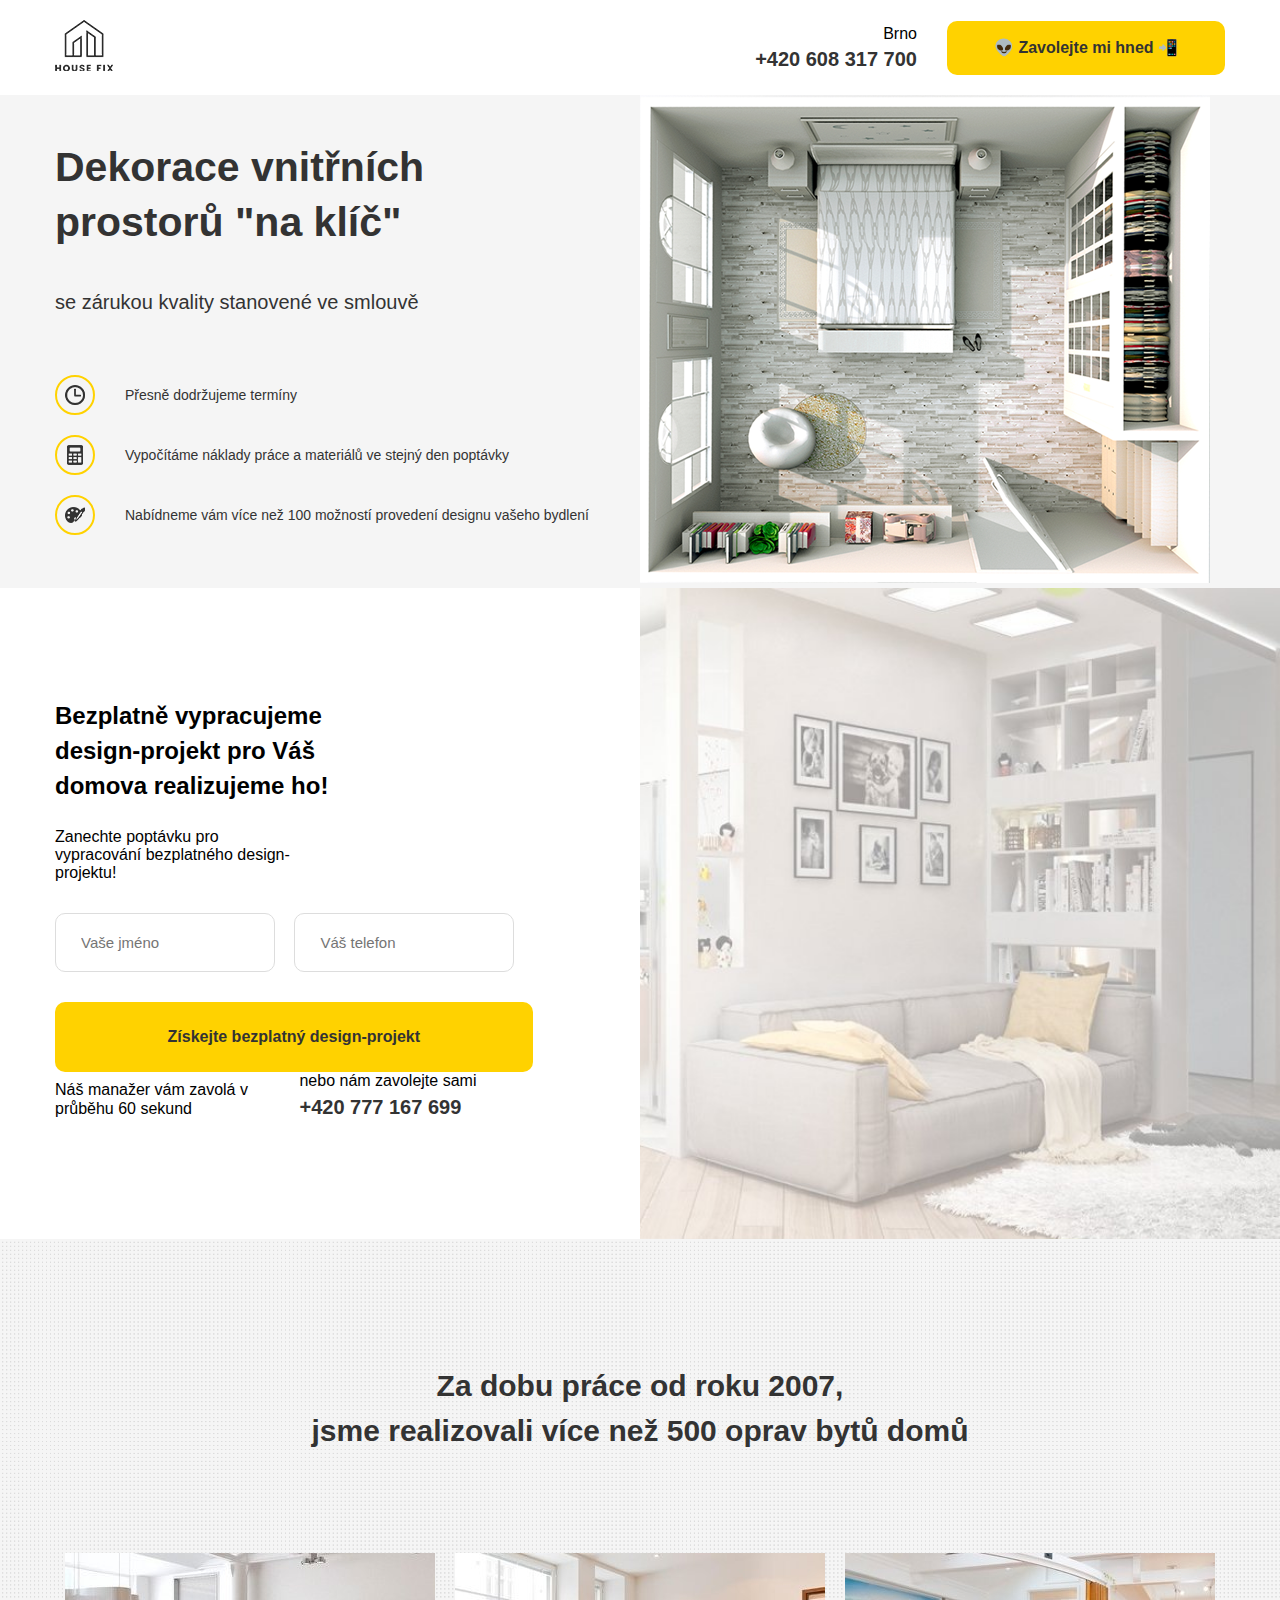
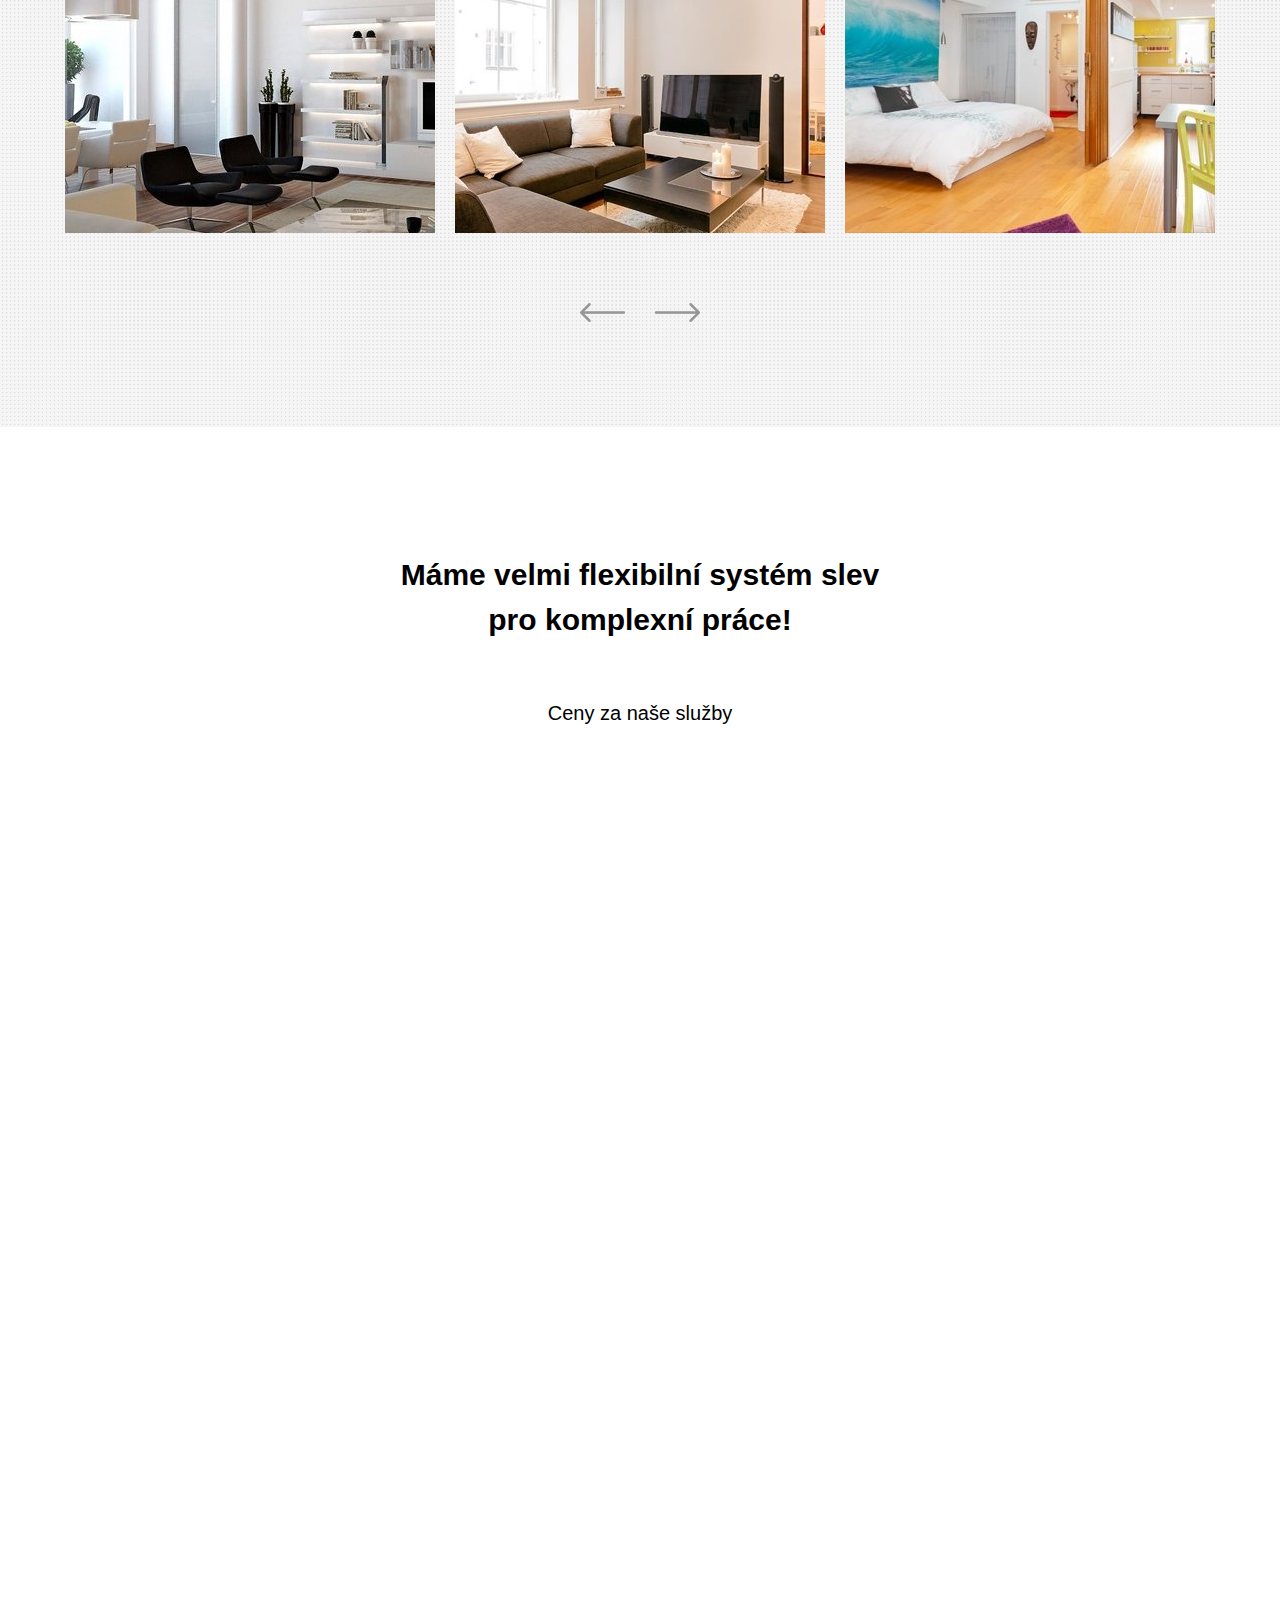
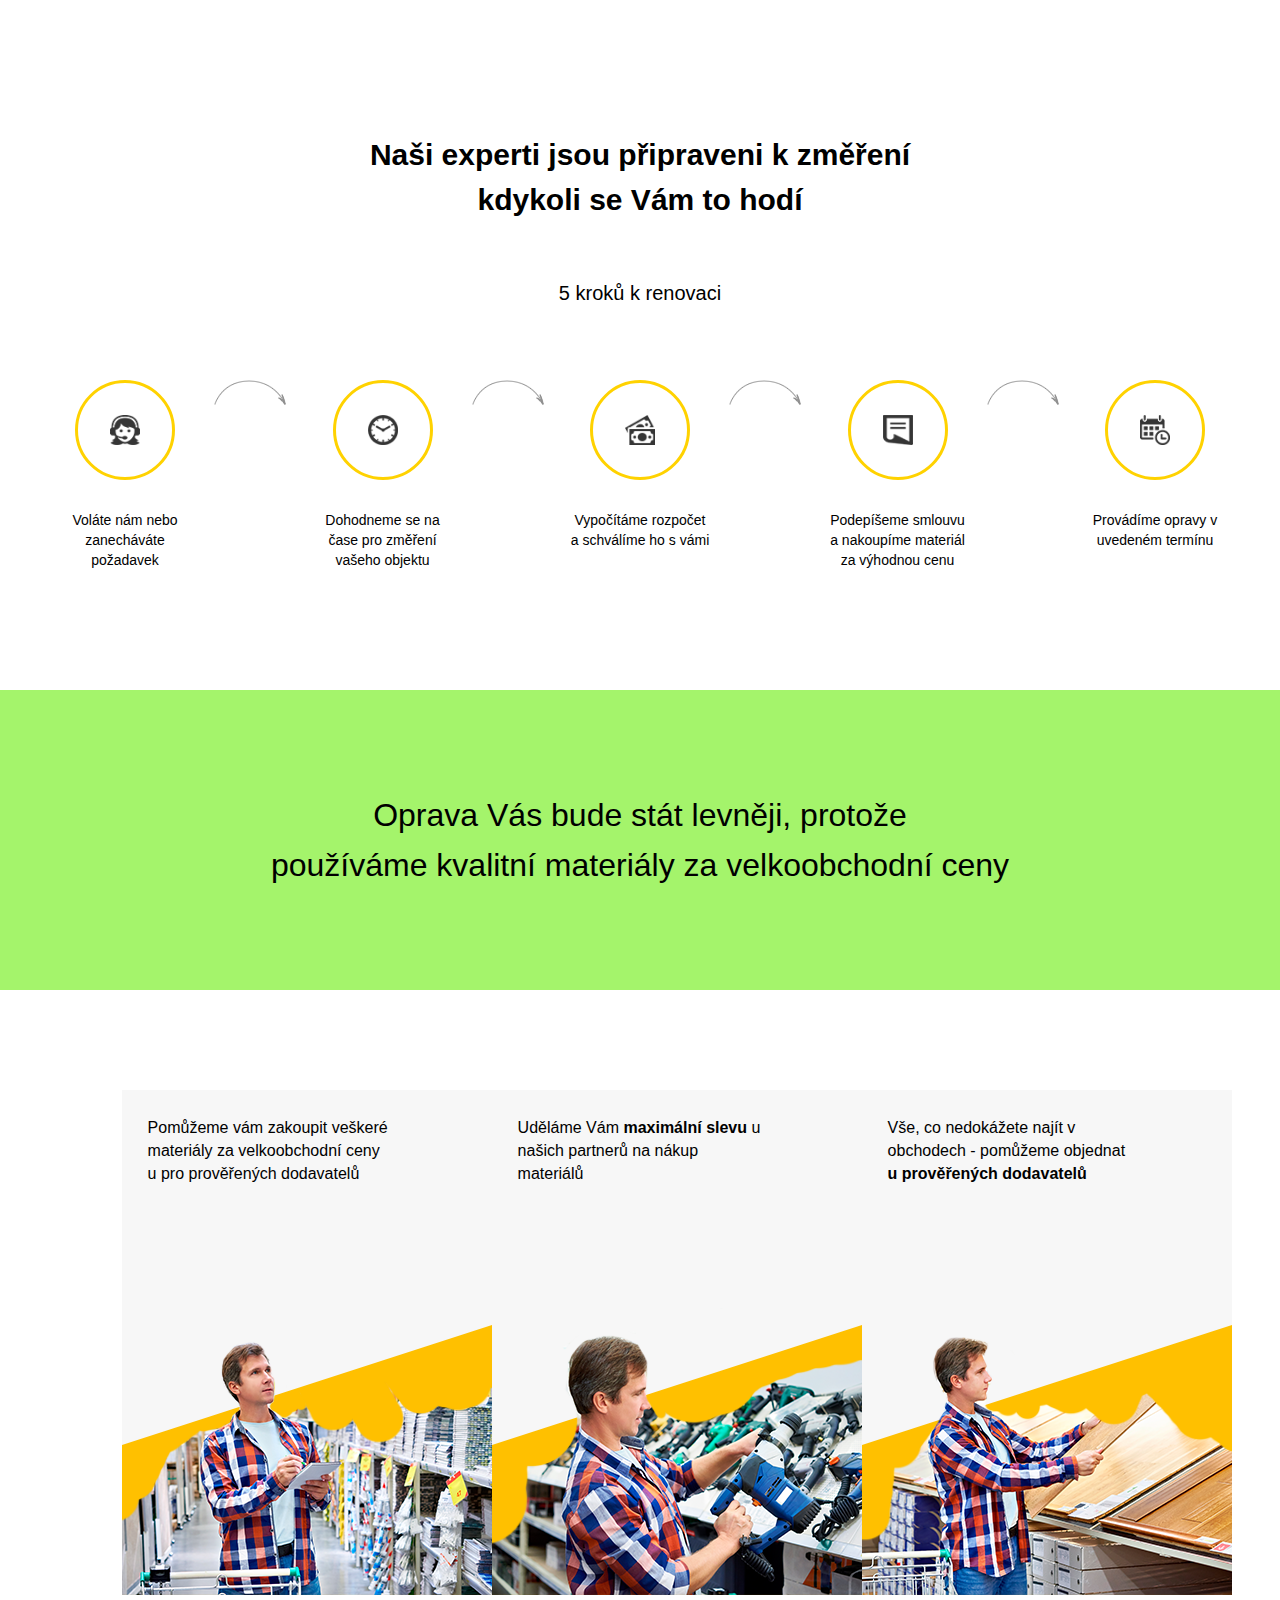
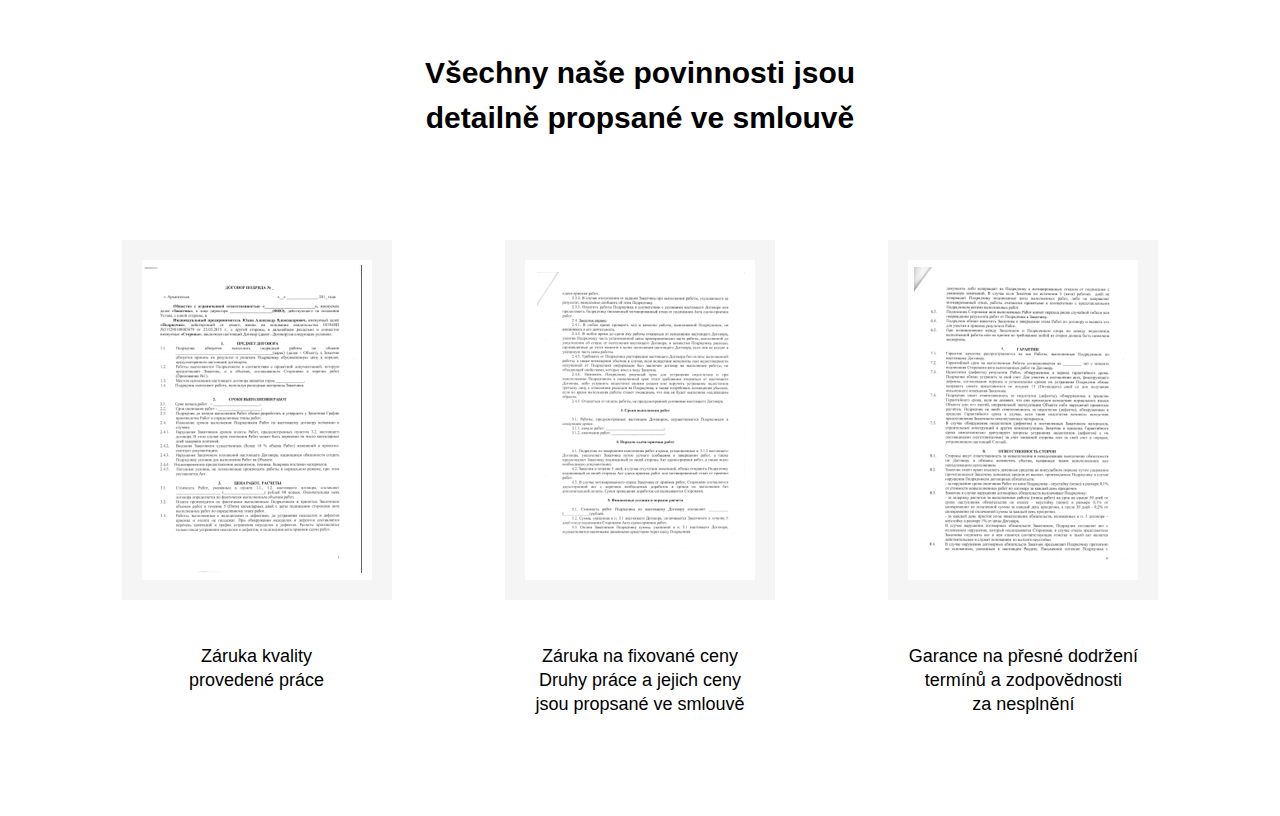
==== commit 98db05ab: "kodovani sekce s krokami" ====
--- a/src/index.html
+++ b/src/index.html
@@ -261,19 +261,71 @@
         </div>
     </section>
 
-    <div class="notice">
+    <section class="notice">
         <div class="conteiner">
             <h2 class="notice__text">
                 Oprava Vás bude stát levněji, protože <br> používáme kvalitní materiály za velkoobchodní ceny
             </h2>
         </div>
-    </div>
+    </section>
+    <section class="info">
+        <div class="container">
+            <div class="benefits info__block">
+              <div class="benefit">
+                <span class="benefit__text">Pomůžeme vám zakoupit veškeré  materiály za velkoobchodní ceny u pro prověřených dodavatelů</span>
+                <img class="benefit__image" src="/src/img/benefits1.png" alt="chlap 1 ">
+              </div>
+              <div class="benefit">
+                <span class="benefit__text">Uděláme Vám <strong>maximální slevu</strong> u našich partnerů na nákup materiálů </span>
+                <img class="benefit__image" src="/src/img/benefits2.png" alt="chlap 2 ">
+              </div>
+              <div class="benefit">
+                <span class="benefit__text">Vše, co nedokážete najít v obchodech - pomůžeme objednat <strong>u prověřených dodavatelů</strong></span>
+                <img class="benefit__image" src="/src/img/benefits3.png" alt="chlap 3 ">
+              </div>
+            </div>
+            <div class="documents">
+                <h2 class="section-title documents__title">
+                    Všechny naše povinnosti jsou </br>detailně propsané ve smlouvě
+                </h2>
+                <div class="documents-block">
+                    <div class="documents-block__item">
+                        <div class="documents-block__image">
+                            <img src="/src/img/doc1.png" alt="dikumentik 1 ">
+                        </div>
+                        <div class="documents-block__text">
+                            Záruka kvality <br>provedené práce
+                        </div>
+                    </div>
+                    <div class="documents-block__item">
+                        <div class="documents-block__image">
+                            <img src="/src/img/doc2.png" alt="dikumentik 2 ">
+                        </div>
+                        <div class="documents-block__text">
+                            Záruka na fixované ceny <br>Druhy práce a jejich ceny <br>jsou propsané ve smlouvě
+                        </div>
+                    </div>
+                    <div class="documents-block__item">
+                        <div class="documents-block__image">
+                            <img src="/src/img/doc3.png" alt="dikumentik 3 ">
+                        </div>
+                        <div class="documents-block__text">
+                            Garance na přesné dodržení<br> termínů a zodpovědnosti <br>za nesplnění
+                        </div>
+                    </div>
+                </div>
+            </div>
+        </div>
+    </section>
+
+
 
   </main>
   <div class="modal" id="modal">
     <div class="modal-dialog">
         <button class="modal-dialog__close" id="close">&times;</button>
         <h4 class="modal-dialog__title">Moddální okno</h4> 
+
     </div>
   </div>
   <script src="https://code.jquery.com/jquery-3.6.0.min.js"></script>
--- a/src/css/style.css
+++ b/src/css/style.css
@@ -616,20 +616,91 @@
 /* line 338, ../../../../../../Tetiana Kotolup/OneDrive/Рабочий стол/house fix/src/sass/style.sass */
 .notice {
   background-color: #a4f46b;
-  padding: 80px 0;
+  padding: 100px 0;
 }
 
 /* line 341, ../../../../../../Tetiana Kotolup/OneDrive/Рабочий стол/house fix/src/sass/style.sass */
 .notice__text {
   text-align: center;
-  font-size: 25px;
-  max-width: 650px;
+  font-size: 32px;
+  max-width: 750px;
   margin: auto;
   line-height: 50px;
-  font-weight: 200;
+  font-weight: 300;
 }
 
 /* line 349, ../../../../../../Tetiana Kotolup/OneDrive/Рабочий стол/house fix/src/sass/style.sass */
+.info {
+  padding: 100px;
+}
+
+/* line 351, ../../../../../../Tetiana Kotolup/OneDrive/Рабочий стол/house fix/src/sass/style.sass */
+.info__block {
+  margin-bottom: 150px;
+}
+
+/* line 354, ../../../../../../Tetiana Kotolup/OneDrive/Рабочий стол/house fix/src/sass/style.sass */
+.benefits {
+  display: flex;
+  justify-content: space-between;
+}
+
+/* line 358, ../../../../../../Tetiana Kotolup/OneDrive/Рабочий стол/house fix/src/sass/style.sass */
+.benefit {
+  background-color: #f7f7f7;
+  height: 410px;
+  display: flex;
+  flex-direction: column;
+  justify-content: space-between;
+  min-width: 370px;
+}
+
+/* line 367, ../../../../../../Tetiana Kotolup/OneDrive/Рабочий стол/house fix/src/sass/style.sass */
+.benefit__image {
+  height: 410px;
+  min-width: 370px;
+  background-color: #f7f7f7;
+  height: 410px;
+  display: flex;
+  flex-direction: column;
+  justify-content: space-between;
+  bottom: 0;
+  left: 0;
+}
+
+/* line 379, ../../../../../../Tetiana Kotolup/OneDrive/Рабочий стол/house fix/src/sass/style.sass */
+.benefit__text {
+  margin: 26px 100px 0  26px;
+  font-size: 16px;
+  line-height: 23px;
+}
+
+/* line 384, ../../../../../../Tetiana Kotolup/OneDrive/Рабочий стол/house fix/src/sass/style.sass */
+.benefit__text strong {
+  font-family: 'Museo Sans Bold Italic', sans-serif;
+  font-weight: 700;
+}
+
+/* line 388, ../../../../../../Tetiana Kotolup/OneDrive/Рабочий стол/house fix/src/sass/style.sass */
+.documents__title {
+  margin-bottom: 100px;
+}
+
+/* line 391, ../../../../../../Tetiana Kotolup/OneDrive/Рабочий стол/house fix/src/sass/style.sass */
+.documents-block {
+  display: flex;
+  justify-content: space-between;
+}
+
+/* line 394, ../../../../../../Tetiana Kotolup/OneDrive/Рабочий стол/house fix/src/sass/style.sass */
+.documents-block__text {
+  text-align: center;
+  margin-top: 40px;
+  line-height: 24px;
+  font-size: 18px;
+}
+
+/* line 402, ../../../../../../Tetiana Kotolup/OneDrive/Рабочий стол/house fix/src/sass/style.sass */
 .modal {
   position: fixed;
   left: 0;
@@ -640,12 +711,12 @@
   display: none;
 }
 
-/* line 357, ../../../../../../Tetiana Kotolup/OneDrive/Рабочий стол/house fix/src/sass/style.sass */
+/* line 410, ../../../../../../Tetiana Kotolup/OneDrive/Рабочий стол/house fix/src/sass/style.sass */
 .modal_active {
   display: flex;
 }
 
-/* line 359, ../../../../../../Tetiana Kotolup/OneDrive/Рабочий стол/house fix/src/sass/style.sass */
+/* line 412, ../../../../../../Tetiana Kotolup/OneDrive/Рабочий стол/house fix/src/sass/style.sass */
 .modal-dialog {
   margin: auto;
   max-width: 450px;
@@ -655,7 +726,7 @@
   padding: 40px;
 }
 
-/* line 366, ../../../../../../Tetiana Kotolup/OneDrive/Рабочий стол/house fix/src/sass/style.sass */
+/* line 419, ../../../../../../Tetiana Kotolup/OneDrive/Рабочий стол/house fix/src/sass/style.sass */
 .modal-dialog_close {
   position: absolute;
   right: 0;
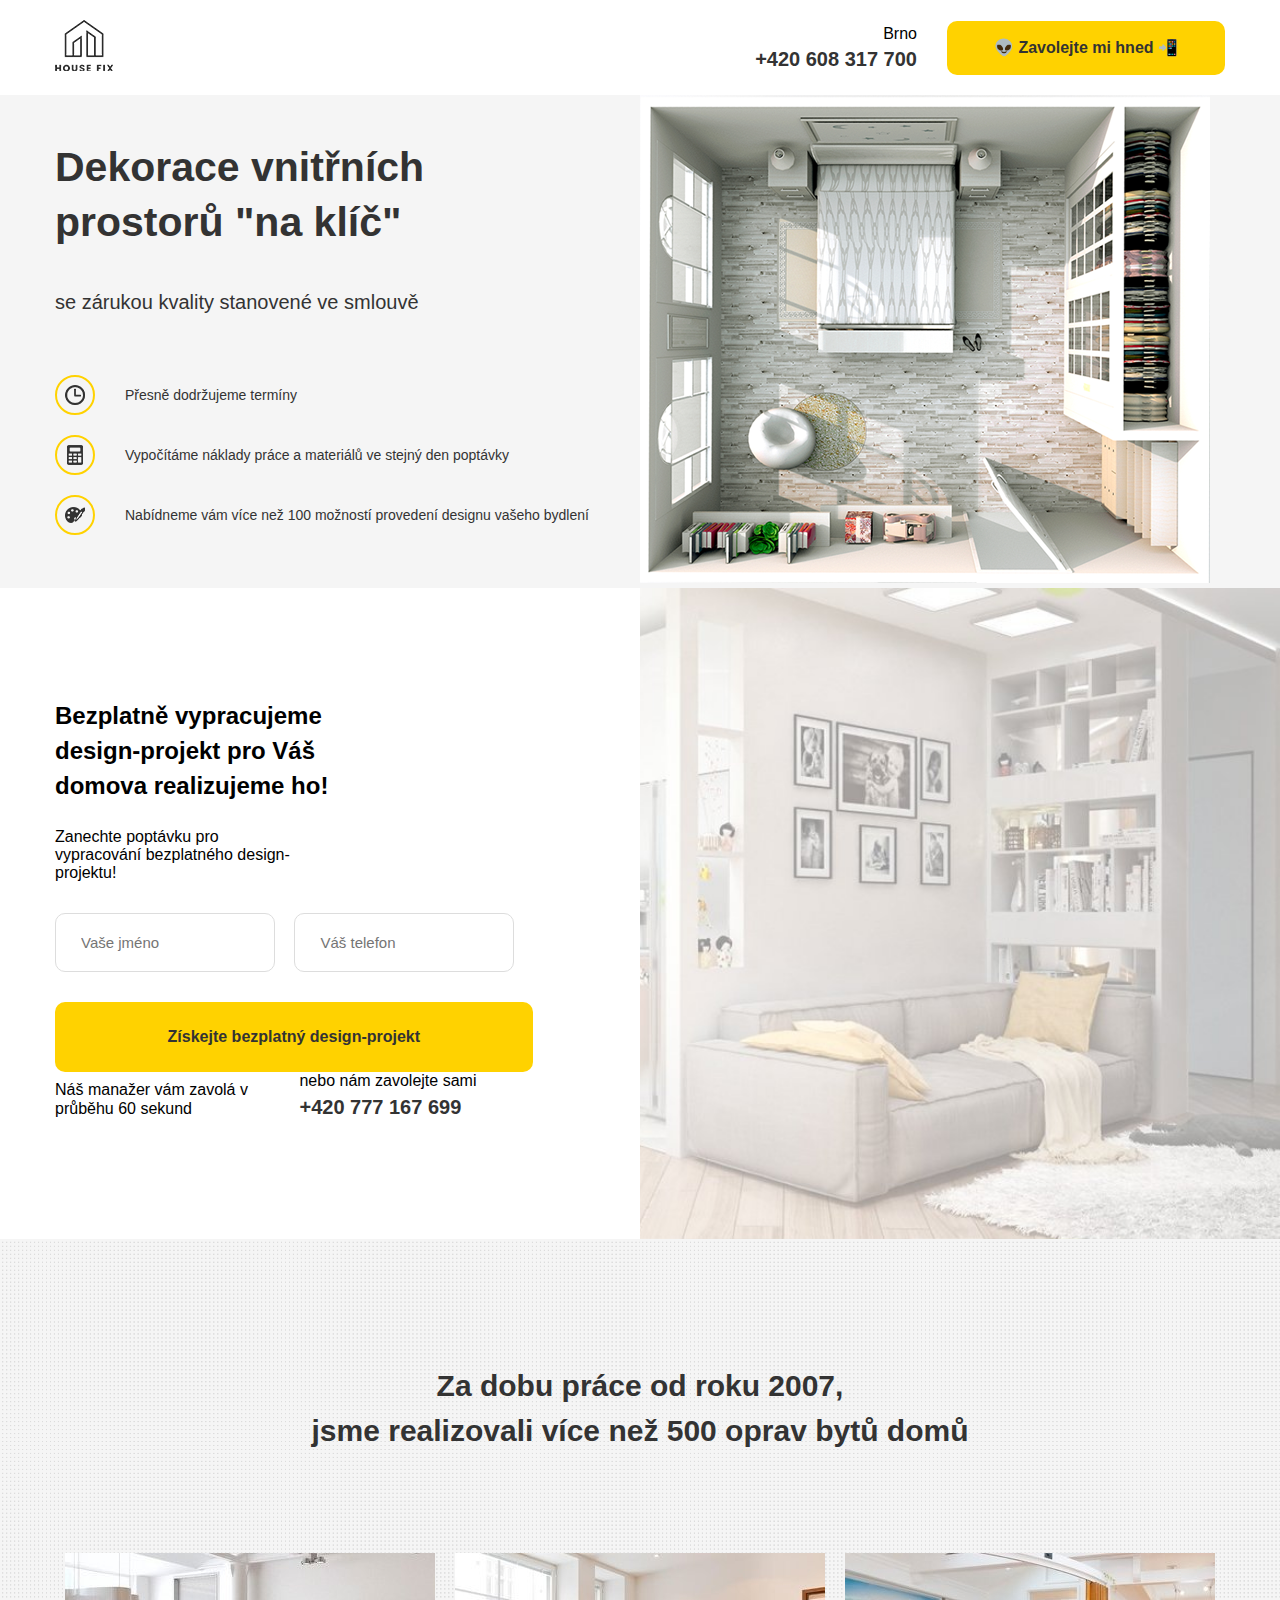
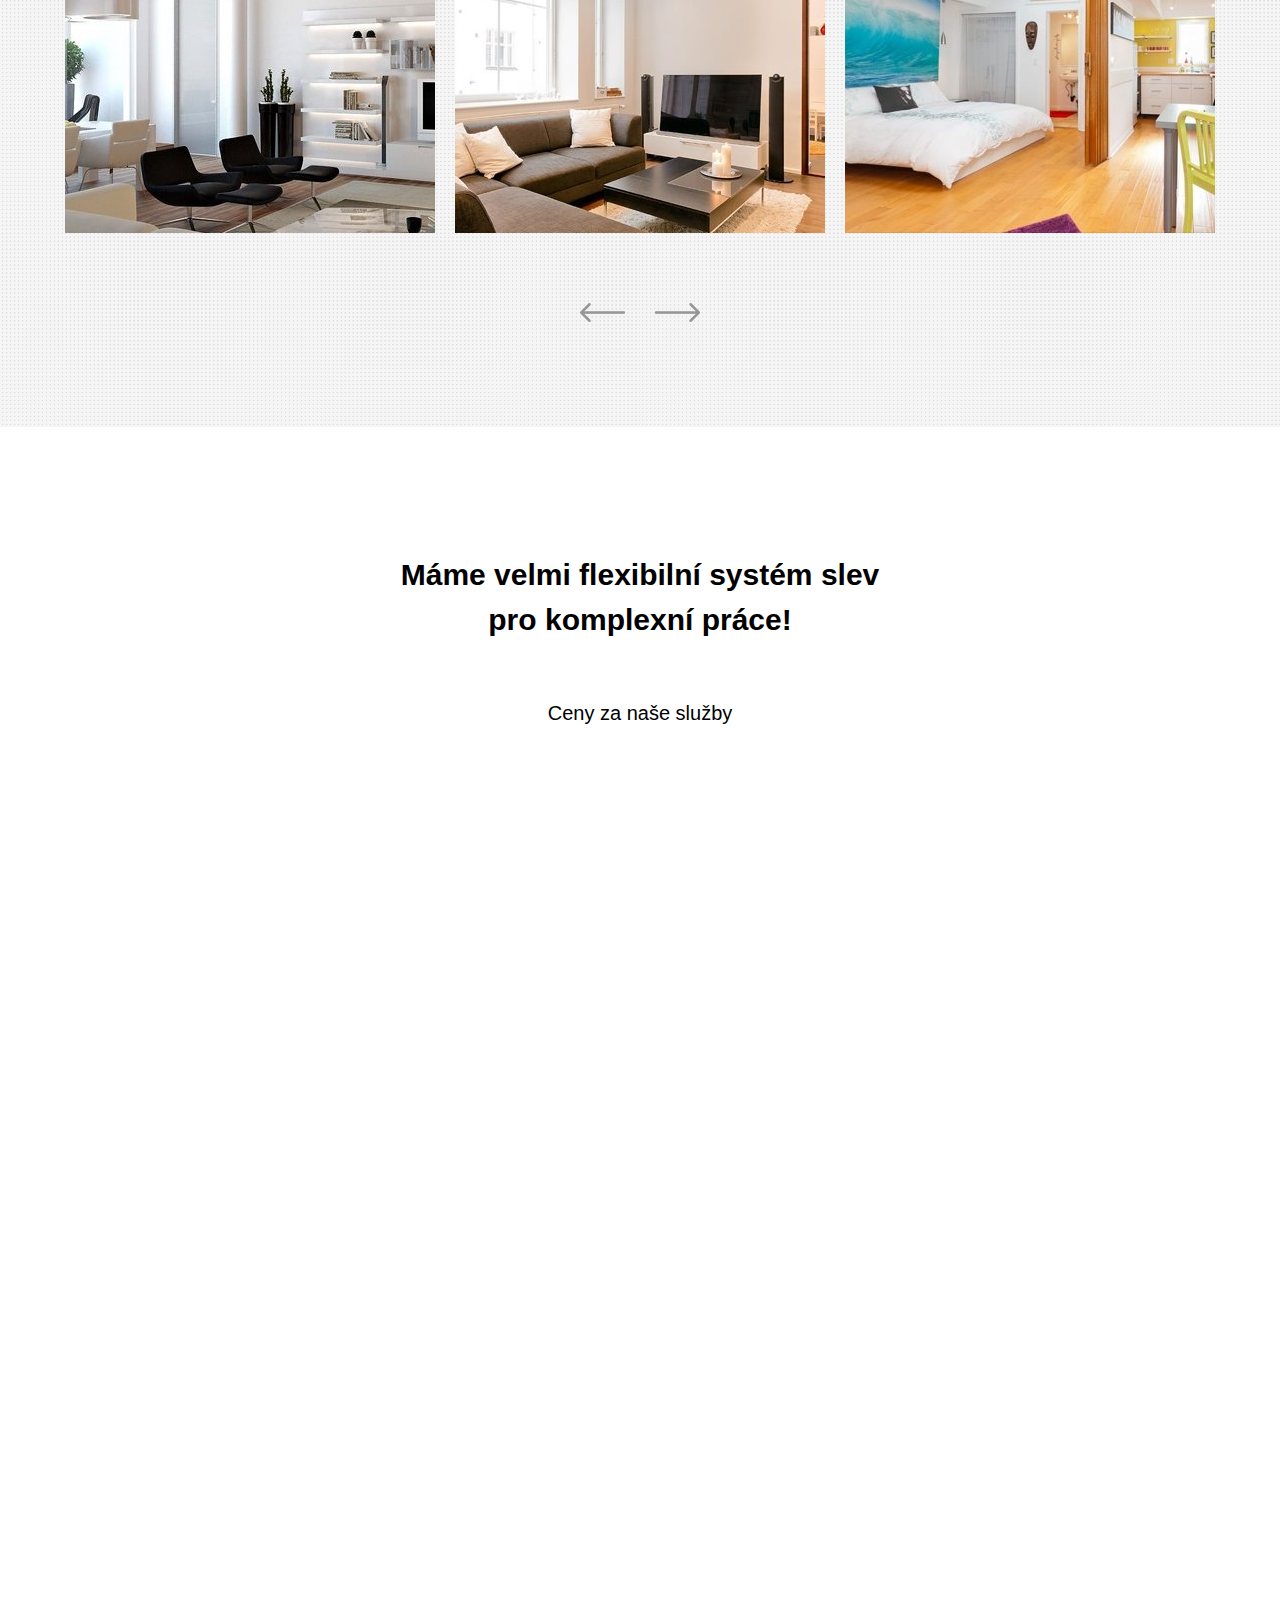
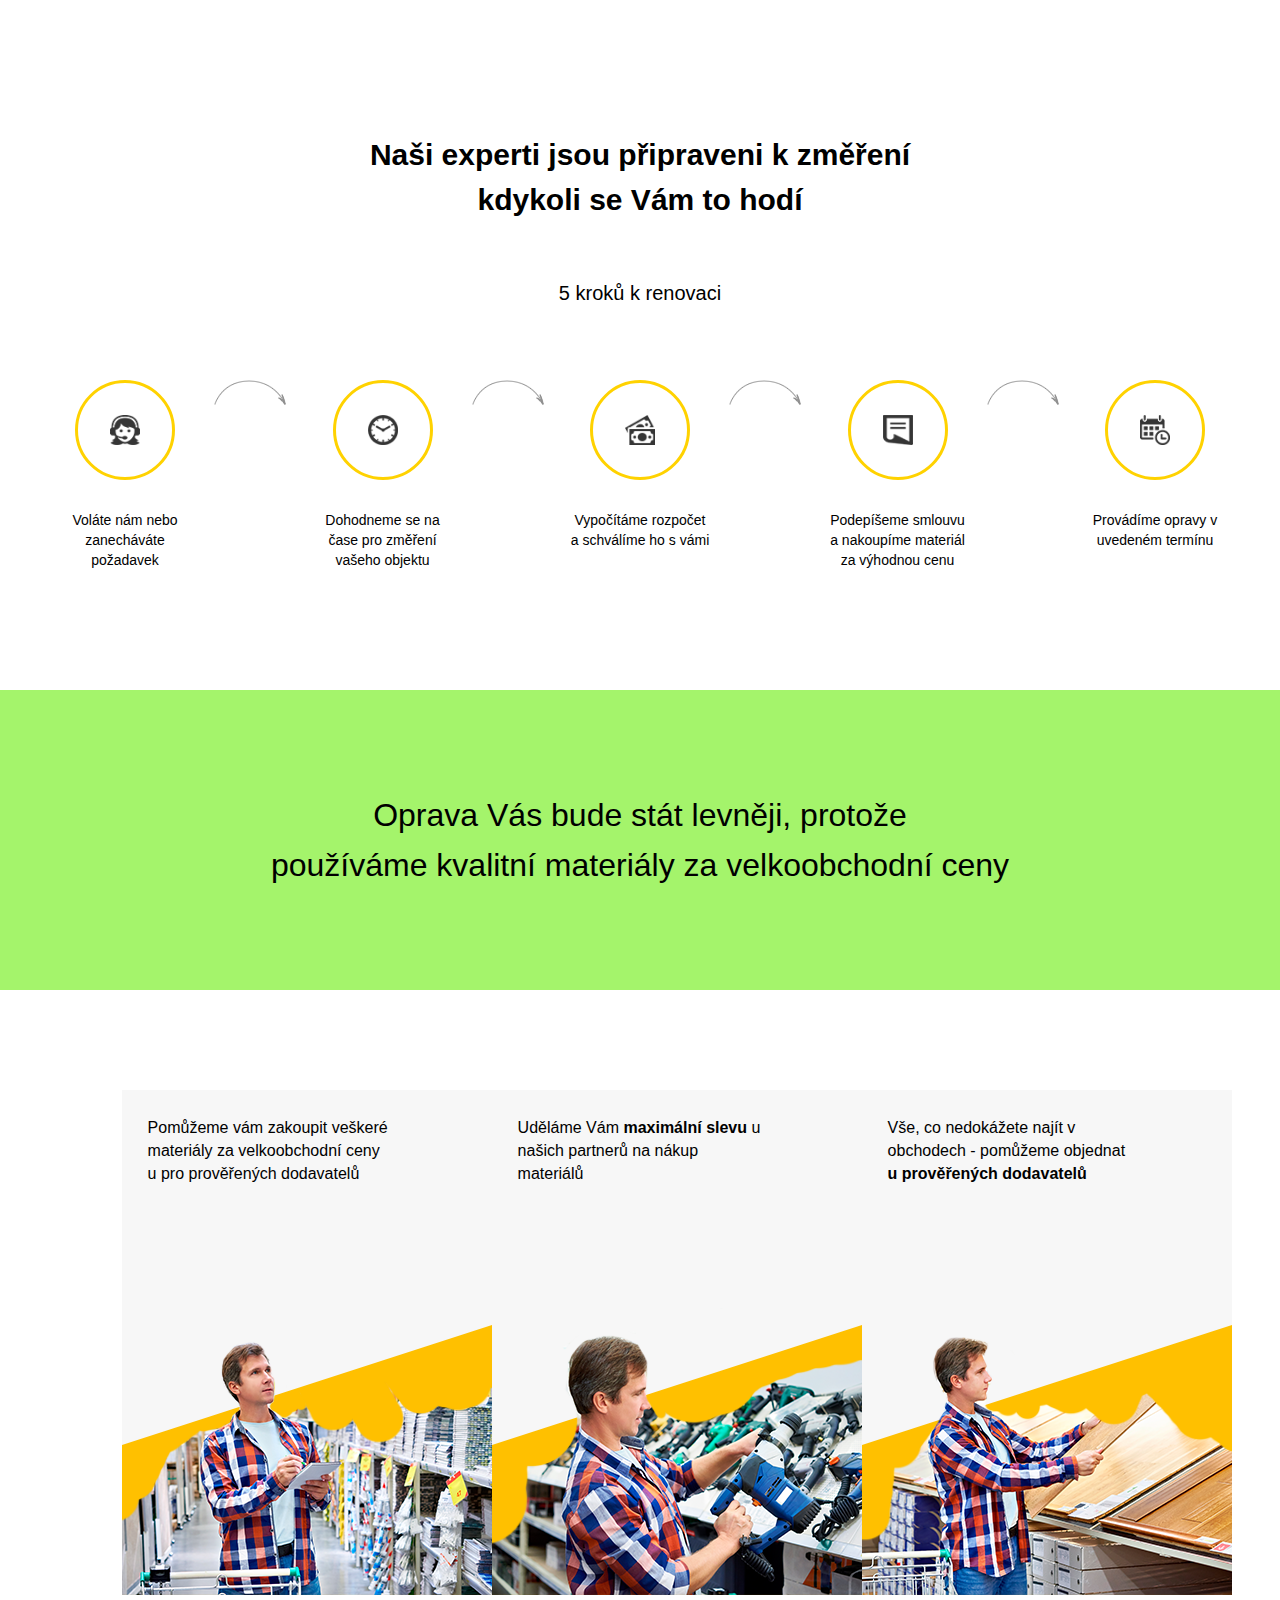
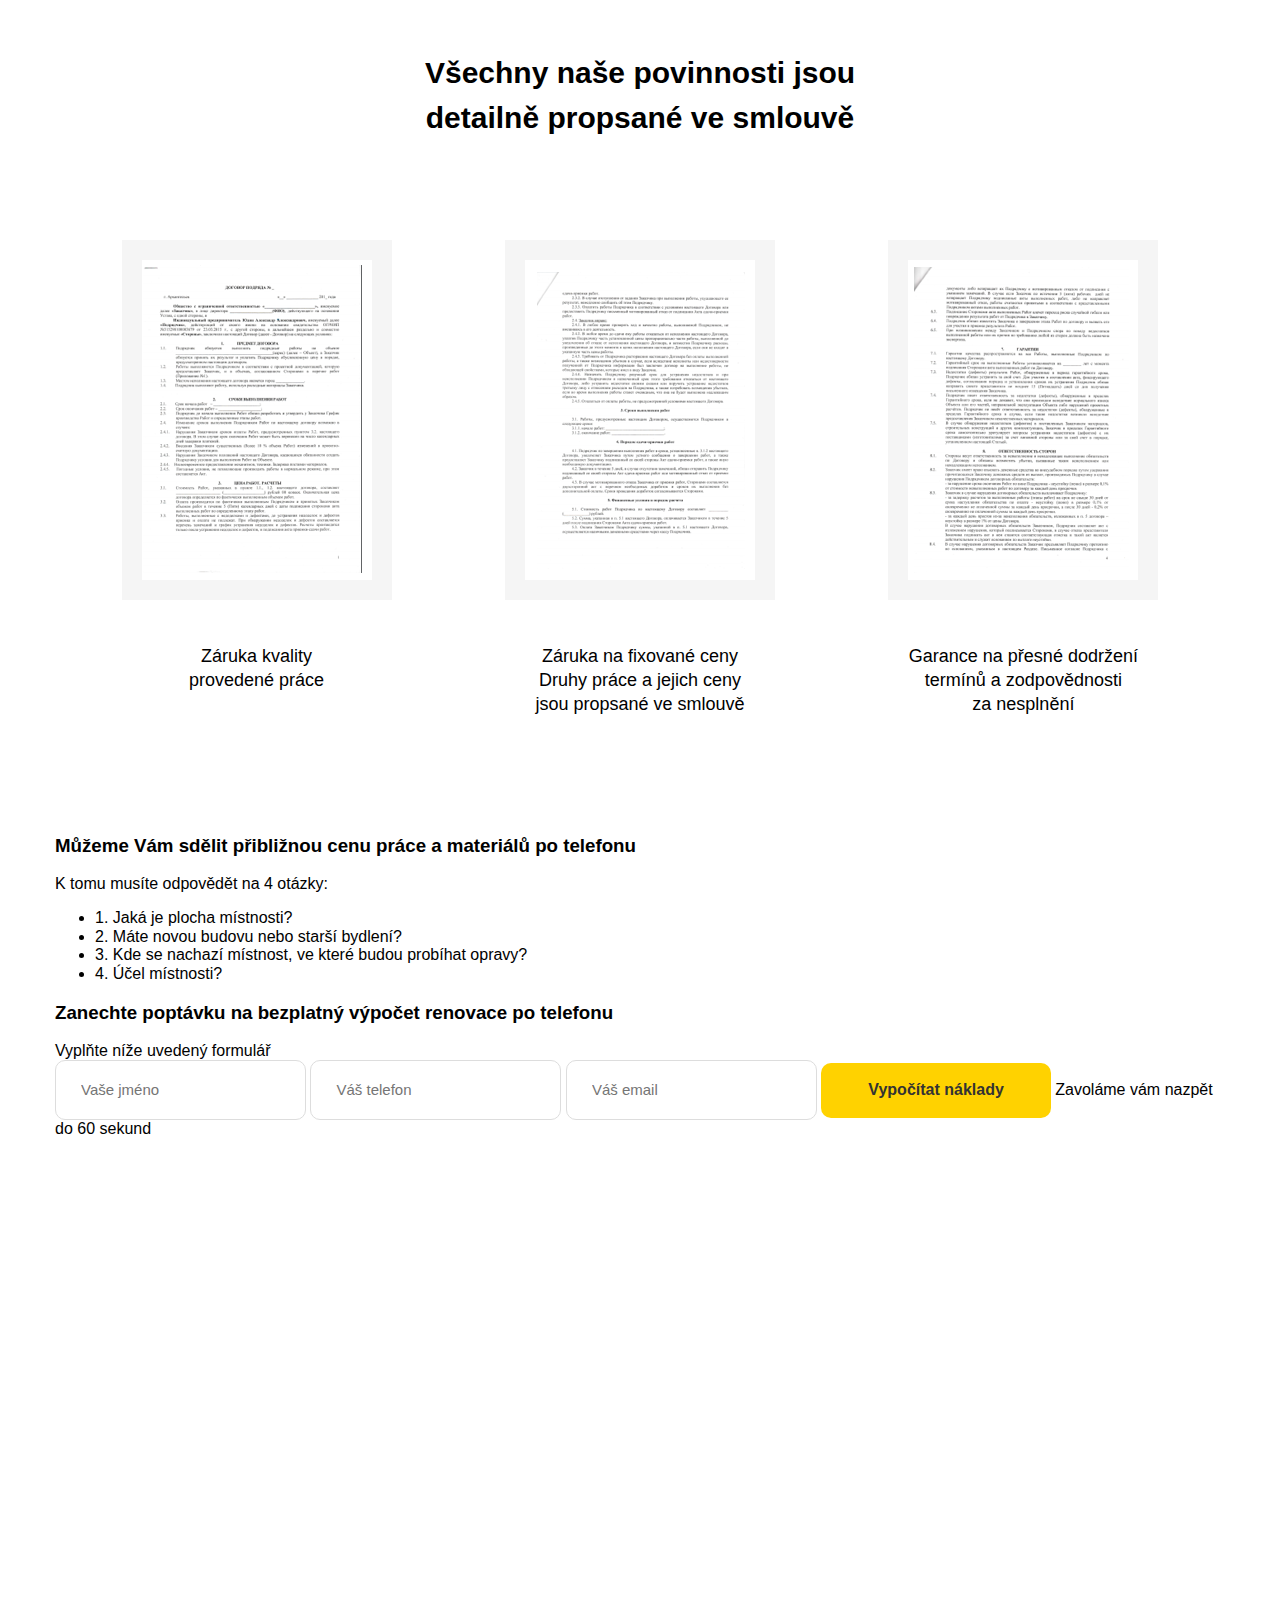
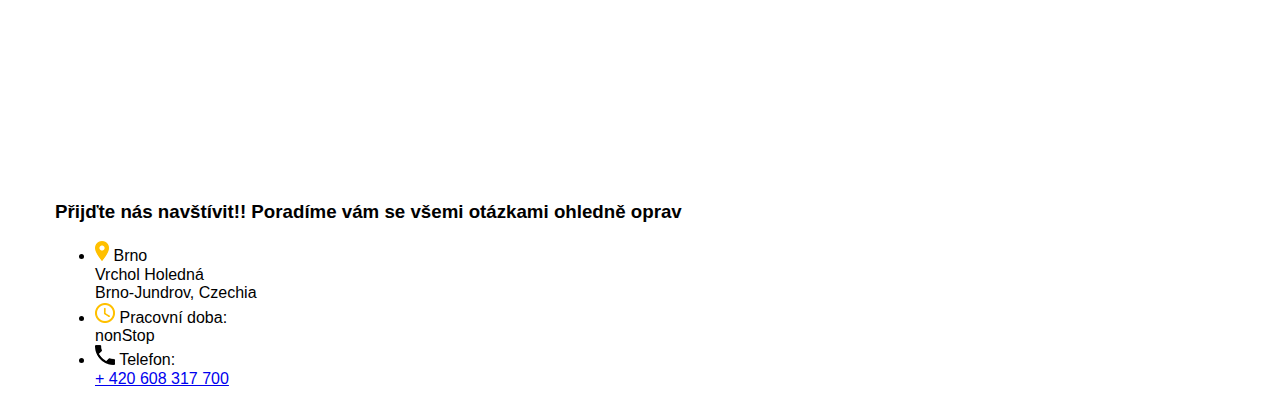
==== commit 19804dd0: "posledni section ну наконецто" ====
--- a/src/index.html
+++ b/src/index.html
@@ -317,10 +317,108 @@
             </div>
         </div>
     </section>
-
-
+    <sectoin class="brief">
+        <div class="container">
+            <div class="brief-block">
+                <div class="interview brief__interview">
+                
+                    <h3 class="interview__title">
+                        Můžeme Vám sdělit přibližnou cenu práce a materiálů po telefonu
+                    </h3>
+                    <span class="interview__subtitle">
+                        K tomu musíte odpovědět na 4 otázky:
+                    </span>
+                    <ul class="interview-list">
+                        <li class="interview-list__item">
+                            <span class="interview-list__counter">1.</span>
+                            <span class="interview-list__text">Jaká je plocha místnosti?</span>
+                        </li>
+                        <li class="interview-list__item">
+                            <span class="interview-list__counter">2.</span>
+                            <span class="interview-list__text">Máte novou budovu nebo starší bydlení?</span>
+                        </li>
+                        <li class="interview-list__item">
+                            <span class="interview-list__counter">3.</span>
+                            <span class="interview-list__text"> Kde se nachazí místnost, ve které budou probíhat opravy?</span>
+                        </li>
+                        <li class="interview-list__item">
+                            <span class="interview-list__counter">4.</span>
+                            <span class="interview-list__text"> Účel místnosti?</span>
+                        </li>
+                    </ul>
+                </div>
+                <div class="form brief__form">
+                    <h3 class="form__title">
+                        Zanechte poptávku na bezplatný výpočet renovace po telefonu
+                    </h3>
+                    <span class="form__subtitle">
+                        Vyplňte níže uvedený formulář
+                    </span>
+                    <form action="#" class="form" id="brief-form">
+                        <input type="text" name="username"  class="input brief__input" placeholder="Vaše jméno">
+                        <input type="text" name="phone" class="input brief__input" placeholder="Váš telefon">
+                        <input type="email" name="email" class="input brief__input" placeholder="Váš email">
+                        <button class="button brief__button">Vypočítat náklady</button>
+                        <span class="form__descrption">Zavoláme vám nazpět do 60 sekund</span>
+                    </form>
+                </div>
+                
+            </div>
+        </div>
+    </sectoin>
 
   </main>
+
+
+
+
+  <footer class="footer">
+    <div class="map" id="map">
+        <iframe src="https://www.google.com/maps/embed?pb=!1m18!1m12!1m3!1d24897.42742286297!2d16.516352664318806!3d49.20710362083418!2m3!1f0!2f0!3f0!3m2!1i1024!2i768!4f13.1!3m3!1m2!1s0x0%3A0xb46a59687a27782b!2sVrchol%20Holedn%C3%A1!5e0!3m2!1suk!2scz!4v1660335856645!5m2!1suk!2scz" width="100%" height="640" style="border:0;" allowfullscreen="" loading="lazy" referrerpolicy="no-referrer-when-downgrade"></iframe>
+    </div>
+    <div class="container">
+        <div class="contacts-block">
+            <div class="contacts">
+                <h3 class="contacts__title">
+                    Přijďte nás navštívit!! Poradíme vám se všemi otázkami ohledně oprav
+                </h3>
+                <ul class="contacts-list">
+                    <li class="contacts-list__item">
+                        <span class="contacts-list__icon">
+                            <img src="/src/img/ic1.png" alt="икона 1 ">
+                        </span>
+                        <span class="contacts-list__text">Brno<br>
+                            <strong>
+                                Vrchol Holedná <br> Brno-Jundrov, Czechia
+                            </strong>
+                        </span>  
+                    </li>
+                    <li class="contacts-list__item">
+                        <span class="contacts-list__icon">
+                            <img src="/src/img/ic2.png" alt="икона 2 ">
+                        </span>
+                        <span class="contacts-list__text">Pracovní doba:<br>
+                            <strong>nonStop</strong>
+                        </span>  
+                    </li>
+                    <li class="contacts-list__item">
+                        <span class="contacts-list__icon">
+                            <img src="/src/img/ic3.png" alt="икона 3 ">
+                        </span>
+                        <span class="contacts-list__text">Telefon:  <br>
+                           
+                           <strong><a href="tel:+420608317700"> + 420 608 317 700</a></strong> 
+                        </span>  
+                    </li>
+                </ul>
+            </div>
+        </div>
+    </div>
+  </footer>
+
+
+   
+
   <div class="modal" id="modal">
     <div class="modal-dialog">
         <button class="modal-dialog__close" id="close">&times;</button>
@@ -331,6 +429,7 @@
   <script src="https://code.jquery.com/jquery-3.6.0.min.js"></script>
   <script src="/src/js/slick.min.js"></script>
   <script src="/src/js/wow.min.js"></script>
+  <script src="/src/js/jquery.validate.min.js"></script>
   <script src="/src/js/main.js"></script>
 
 </body>
